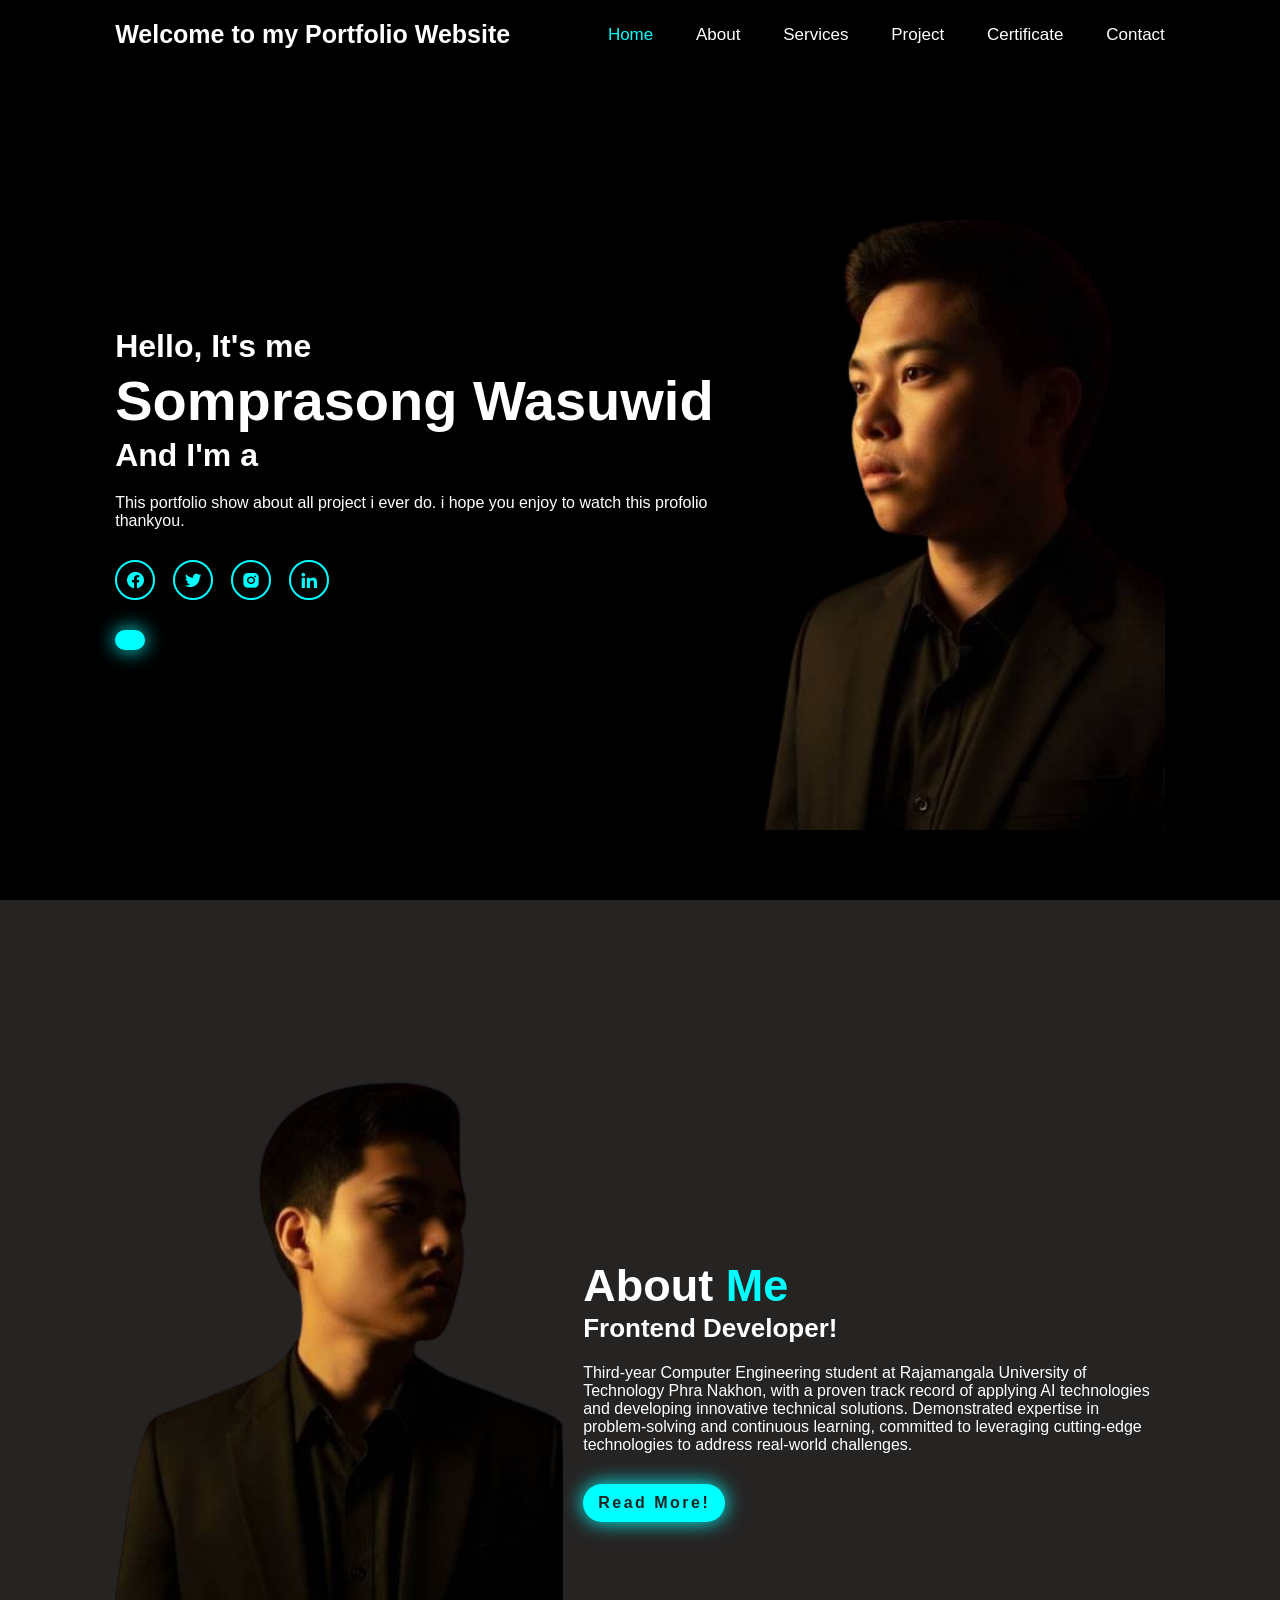
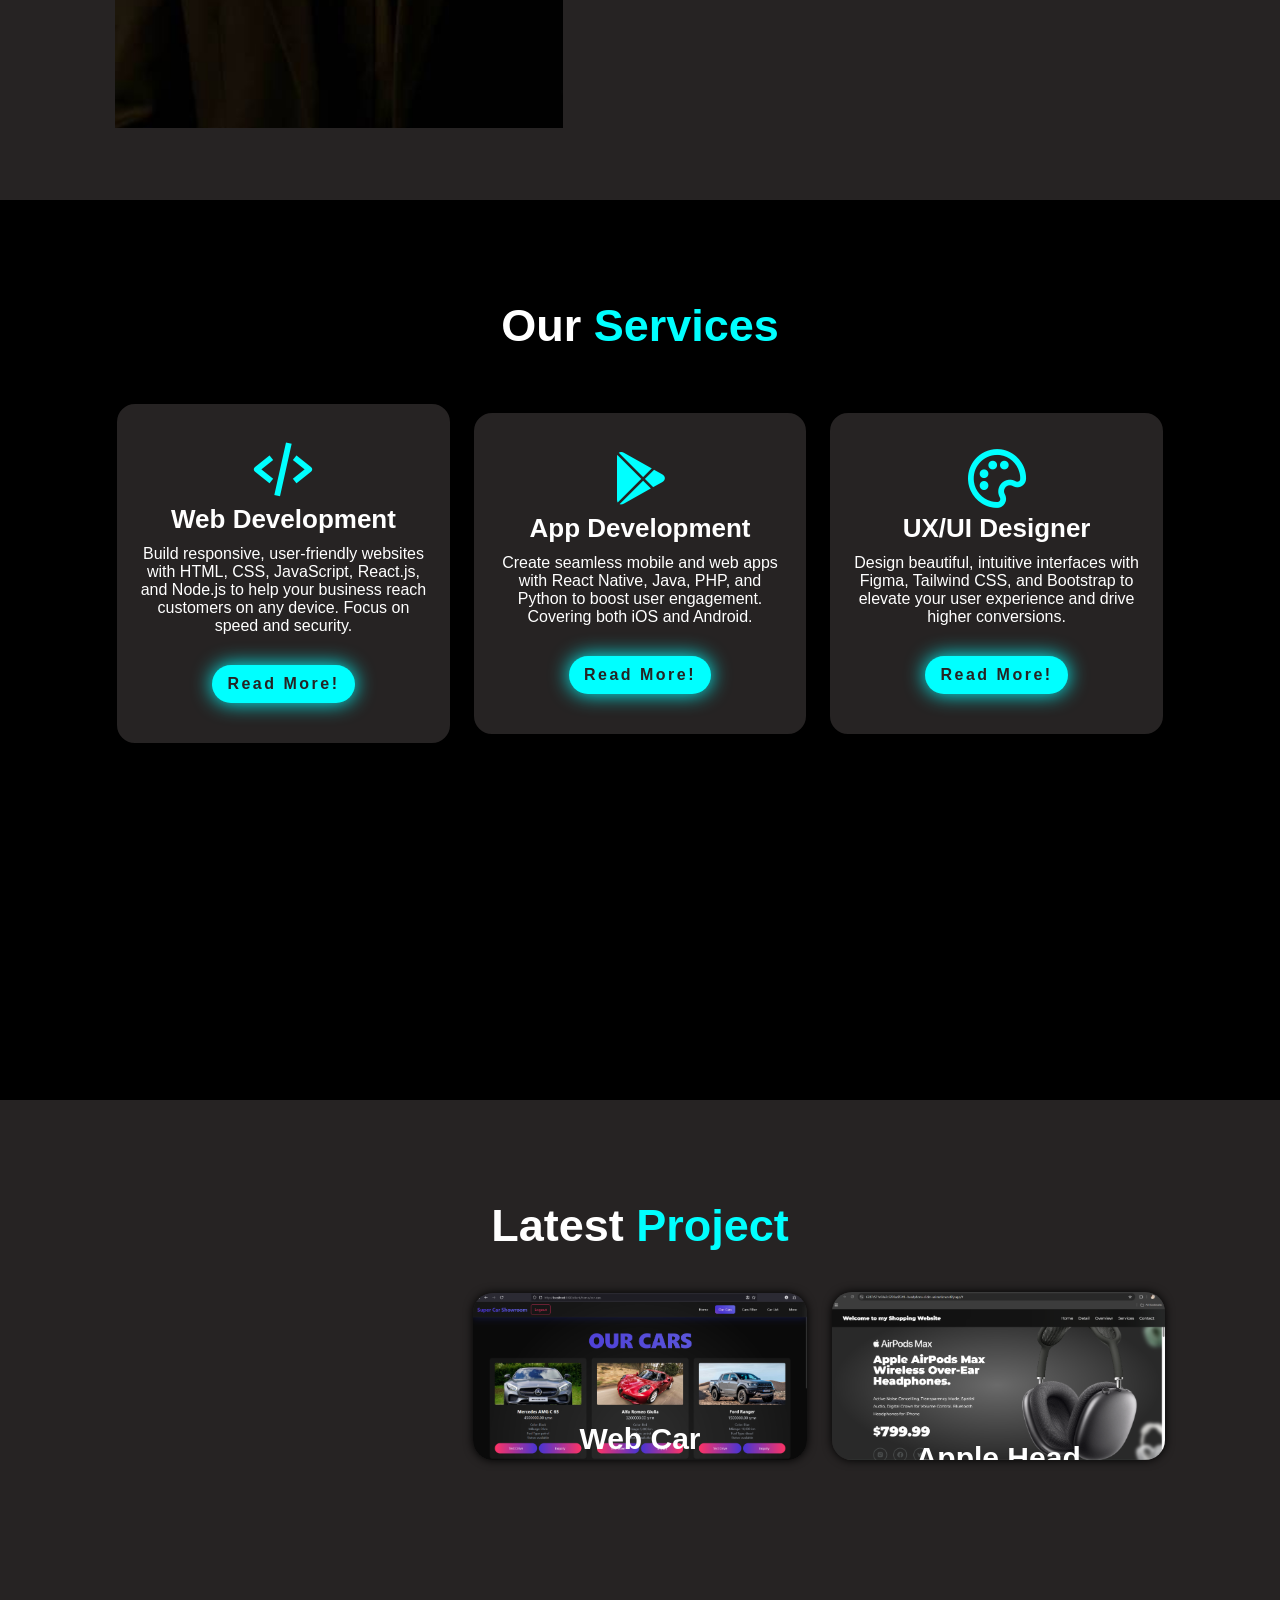
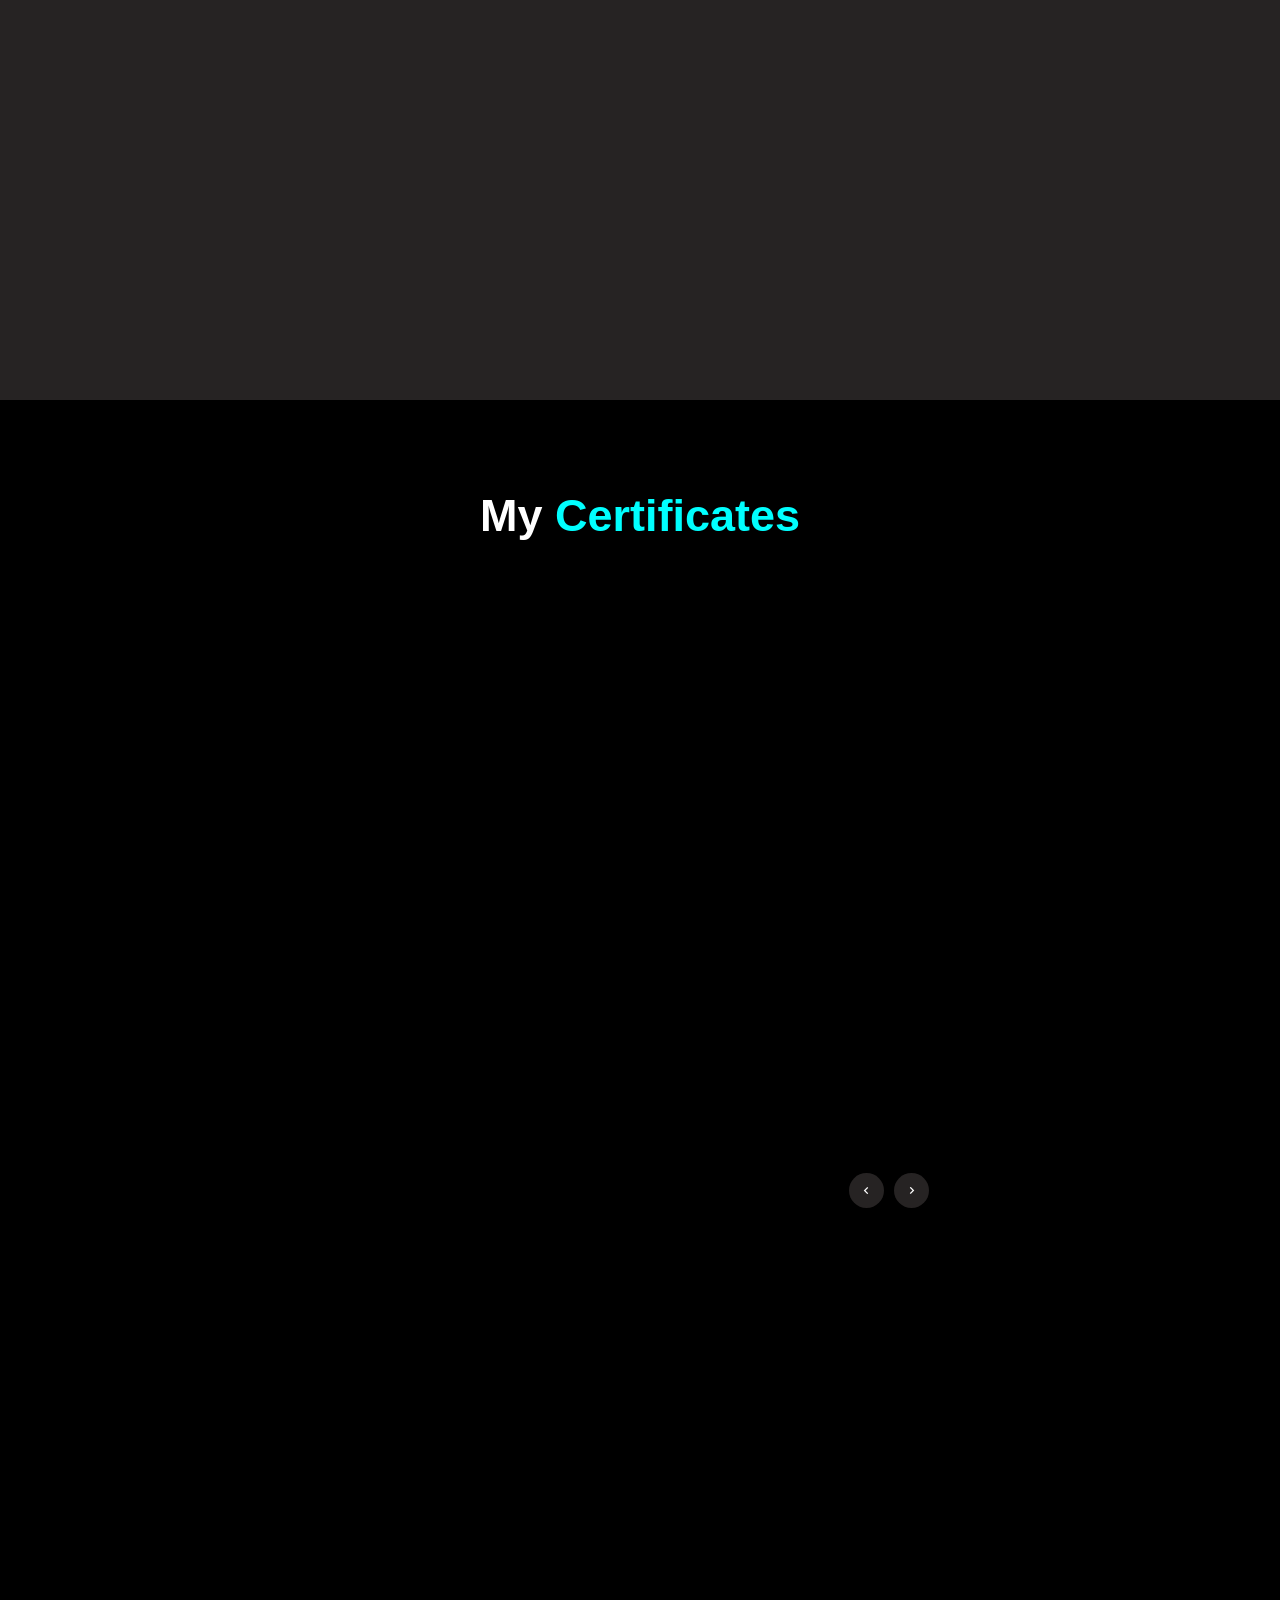
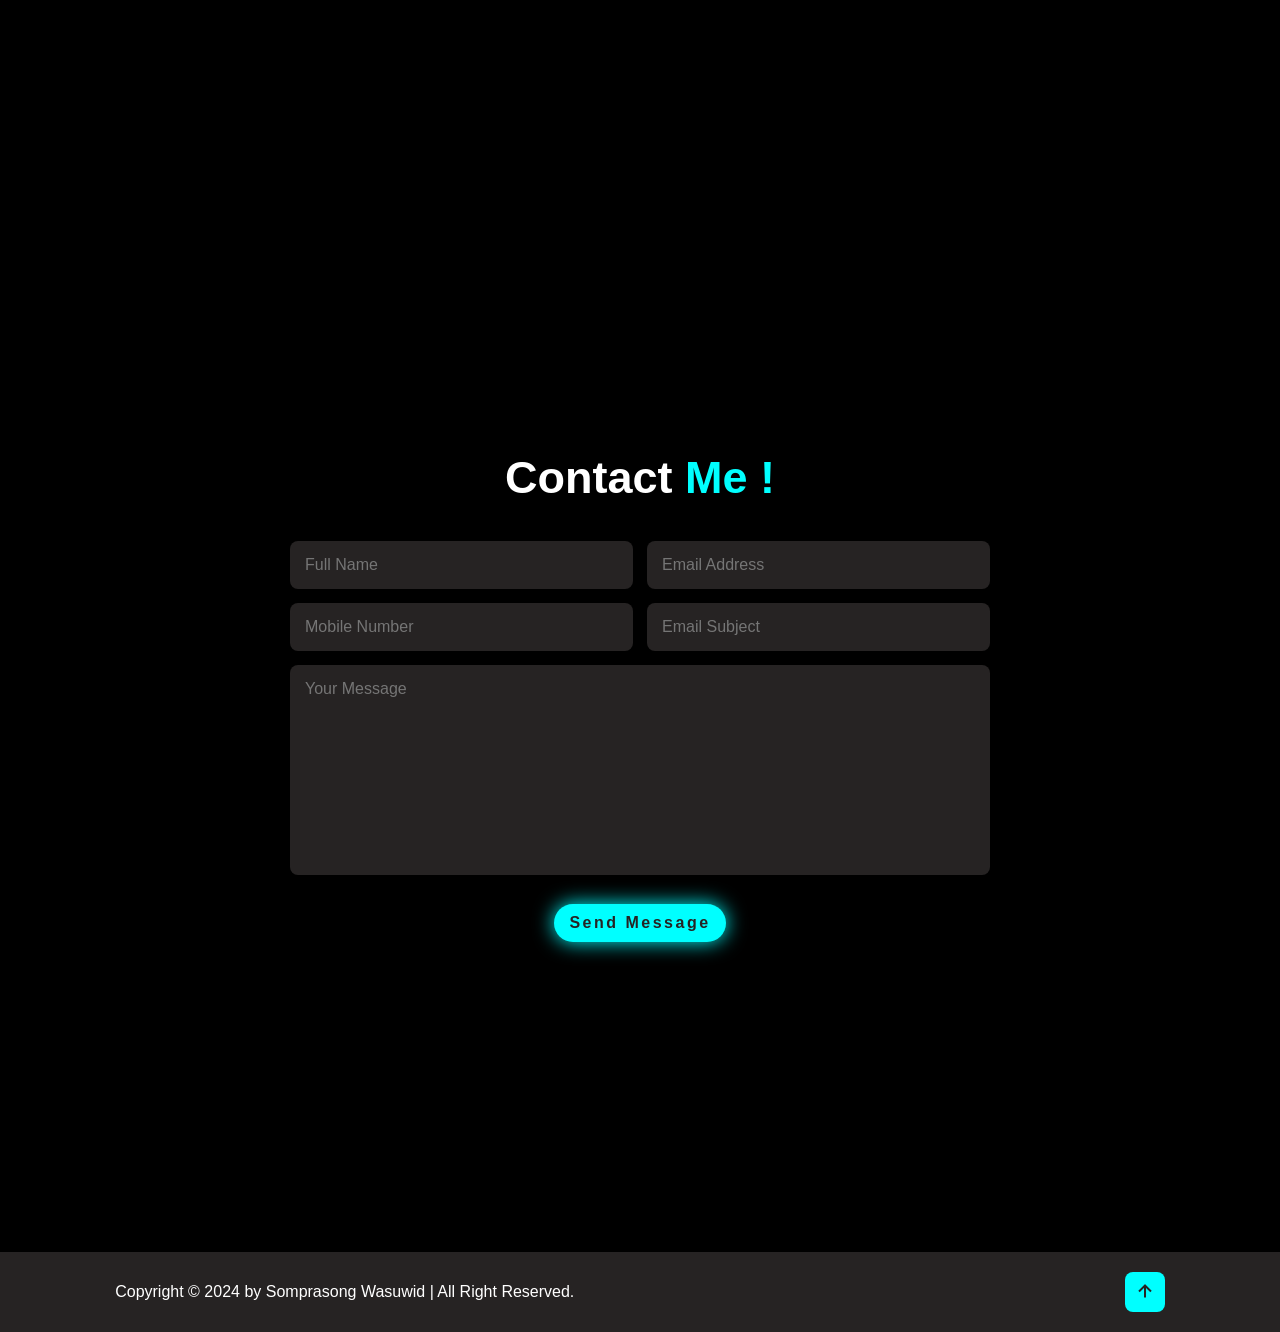
==== index.html @ 81cfe002 "first commit" ====
<!DOCTYPE html>
<html lang="en">
<head>
    <meta charset="UTF-8">
    <meta name="viewport" content="width=device-width, initial-scale=1.0">
    <title>Welcome to my portfolio page</title>
    <link href='https://unpkg.com/boxicons@2.1.4/css/boxicons.min.css' rel='stylesheet'>
    <link href="https://cdn.jsdelivr.net/gh/yesiamrocks/cssanimation.io@1.0.3/cssanimation.min.css" rel="stylesheet">
    <link rel="stylesheet" href="style.css">
</head>
<body>
    <header class="header">
        <h3 class="cssanimation sequence leFadeIn">Welcome to my Portfolio Website </h3>
        <i class="bx bx-menu" id="menu-icon"></i>
        <nav class="navbar">
            <a href="#home" class="active">Home</a>
            <a href="#about">About</a>
            <a href="#services">Services</a>
            <a href="#portfolio">Project</a>
            <a href="#carousel">Certificate</a>
            <a href="#contact">Contact</a>
        </nav>
    </header>

    <!-- home section design -->
    <section class="home" id="home">
        <div class="home-content">
            <h3>Hello, It's me</h3>
            <h1 class="cssanimation sequence leFadeIn">Somprasong Wasuwid</h1>
            <h3>And I'm a <span class="multiple-text"></span></h3>
            <p>This portfolio show about all project i ever do. i hope you enjoy to watch this profolio thankyou.</p>
            <div class="social-media">
                <a href="#"><i class='bx bxl-facebook-circle'></i></a>
                <a href="#"><i class='bx bxl-twitter'></i></a>
                <a href="#"><i class='bx bxl-instagram-alt'></i></a>
                <a href="#"><i class='bx bxl-linkedin'></i></a>
            </div>
            <a href=""><span class="multiple-text2"></span></a>
        </div>
        <div class="home-img">
            <!-- <img src="img/Emiya no bg..png" alt=""> -->
            <img src="img/132553-removebg-preview.png" alt="">
        </div>
    </section>

    <!--about section design -->
    <section class="about" id="about">
        <div class="about-img">
            <!-- <img src="img/2.remove.bg.png" alt=""> -->
            <img src="img/132552-removebg-preview.png" alt="">
        </div>
        <div class="about-content">
            <h2 class="heading">About <span>Me</span></h2>
            <h3>Frontend Developer!</h3>
            <p>Third-year Computer Engineering student at Rajamangala University of Technology Phra Nakhon, with a proven track record of applying AI technologies and developing innovative technical solutions. Demonstrated expertise in problem-solving and continuous learning, committed to leveraging cutting-edge technologies to address real-world challenges.</p>
            <a href="" class="btn">Read More!</a>
        </div>
    </section>

    <!-- service section design -->
    <section class="services" id="services">
        <h2 class="heading">Our <span>Services</span></h2>
        <div class="services-container">
            <div class="services-box">
                <i class='bx bx-code-alt'></i>
                <h3>Web Development</h3>
                <p>Build responsive, user-friendly websites with HTML, CSS, JavaScript, React.js, and Node.js to help your business reach customers on any device. Focus on speed and security.</p>
                <a href="#" class="btn">Read More!</a>
            </div>
            <div class="services-box">
                <i class='bx bxl-play-store'></i>
                <h3>App Development</h3>
                <p>Create seamless mobile and web apps with React Native, Java, PHP, and Python to boost user engagement. Covering both iOS and Android.</p>
                <a href="#" class="btn">Read More!</a>
            </div>
            <div class="services-box">
                <i class='bx bx-palette'></i>
                <h3>UX/UI Designer</h3>
                <p>Design beautiful, intuitive interfaces with Figma, Tailwind CSS, and Bootstrap to elevate your user experience and drive higher conversions.</p>
                <a href="#" class="btn">Read More!</a>
            </div>
        </div>
    </section>

    <!-- portfolio section design (grid เดิม) -->
    <section class="portfolio" id="portfolio">
        <h2 class="heading">Latest <span>Project</span></h2>
        <div class="portfolio-container">
            <div class="portfolio-box">
                <img src="img/Login&Register page.png" alt="">
                <div class="portfolio-layer">
                    <h4>Login & Register Full system Design</h4>
                    <p>Created a single-page login and registration form with seamless animations, improving user experience and interface responsiveness.</p>
                    <a href="https://68ede40ddcba6c179a71a6bf--dapper-crumble-bfb529.netlify.app/"><i class='bx bx-link'></i></a>
                </div>
            </div>
            <div class="portfolio-box">
                <img src="img\Screenshot 2025-10-10 162641.png" alt="">
                <div class="portfolio-layer">
                    <h4>Web Car Showroom Management</h4>
                    <p> Developed a responsive web application for car showroom operations, featuring a user-friendly interface and efficient database
        management for inventory and customer data.</p>
                    <a href="https://web-carshowroom-system-git-main-kyubeys-projects-6700978a.vercel.app/login"><i class='bx bx-link'></i></a>
                </div>
            </div>
            <div class="portfolio-box">
                <img src="img\Screenshot 2025-10-10 163431.png" alt="">
                <div class="portfolio-layer">
                    <h4>Apple Head Phone Animation Website</h4>
                    <p>Built a product showcase website with animated transitions for Apple headphones, enhancing visual appeal and user interaction.</p>
                    <a href="https://67d7c571e50e2c3293ad2341--headphone-slider-animation.netlify.app/"><i class='bx bx-link'></i></a>
                </div>
            </div>

            <!-- <div class="portfolio-box">
                <img src="img/4.png" alt="">
                <div class="portfolio-layer">
                    <h4>Web Design</h4>
                    <p>Lorem ipsum dolor sit amet consectetur adipisicing elit. Rem natus numquam, expedita asperiores nisi aliquid?</p>
                    <a href="#"><i class='bx bx-link'></i></a>
                </div>
            </div>
            <div class="portfolio-box">
                <img src="img/5.jpg" alt="">
                <div class="portfolio-layer">
                    <h4>Web Design</h4>
                    <p>Lorem ipsum dolor sit amet consectetur adipisicing elit. Rem natus numquam, expedita asperiores nisi aliquid?</p>
                    <a href="#"><i class='bx bx-link'></i></a>
                </div>
            </div>
            <div class="portfolio-box">
                <img src="img/6.jpg" alt="">
                <div class="portfolio-layer">
                    <h4>Web Design</h4>
                    <p>Lorem ipsum dolor sit amet consectetur adipisicing elit. Rem natus numquam, expedita asperiores nisi aliquid?</p>
                    <a href="#"><i class='bx bx-link'></i></a>
                </div>
            </div> -->

        </div>
    </section>

    <!-- carousel section design (ใหม่ - สำหรับ Certificate) -->
    <section class="carousel-section" id="carousel">
        <h2 class="heading">My <span>Certificates</span></h2>
        <div class="carousel-wrapper">
            <ul class="carousel-slides"></ul>
            <div class="controls">
                <button class="control previous" title="Go to previous slide">
                    <i class='bx bx-chevron-right'></i>
                </button>
                <button class="control next" title="Go to next slide">
                    <i class='bx bx-chevron-right'></i>
                </button>
            </div>
        </div>
    </section>

    <!-- contact section design -->
    <section class="contact" id="contact">
        <h2 class="heading">Contact <span>Me !</span></h2>
        <form action="#">
            <div class="input-box">
                <input type="text" placeholder="Full Name">
                <input type="email" placeholder="Email Address">
            </div>
            <div class="input-box">
                <input type="text" placeholder="Mobile Number">
                <input type="text" placeholder="Email Subject">
            </div>
            <textarea name="" id="" cols="30" rows="10" placeholder="Your Message"></textarea>
            <input type="submit" value="Send Message" class="btn">
        </form>
    </section>

    <footer class="footer">
        <div class="footer-text">
            <p>Copyright &copy; 2024 by Somprasong Wasuwid | All Right Reserved.</p>
        </div>
        <div class="footer-icon">
            <a href="#home"><i class='bx bx-up-arrow-alt'></i></a>
        </div>
    </footer>

    <!-- scroll reveal -->
    <script src="https://unpkg.com/scrollreveal"></script>
    <!-- typed js -->
    <script src="https://unpkg.com/typed.js@2.1.0/dist/typed.umd.js"></script>
    <script src="script.js"></script>
    <script type="text/javascript" src="https://cdn.jsdelivr.net/gh/yesiamrocks/cssanimation.io@1.0.3/letteranimation.min.js"></script>
</body>
</html>
---- style.css ----
* {
    margin: 0;
    padding: 0;
    box-sizing: border-box;
    font-family: 'Poppins', sans-serif;
    text-decoration: none;
    border: none;
    outline: none;
    scroll-behavior: smooth;
}

:root {
    --bg-color: black;
    --second-bg-color: rgb(38, 35, 35);
    --text-color: #fff;
    --main-color: rgb(0, 255, 255);
}

html {
    font-size: 62.5%;
    overflow-x: hidden;
}

body {
    background: var(--bg-color);
    color: var(--text-color);
}

section {
    min-height: 100vh;
    padding: 10rem 9% 2rem;
}

.header {
    position: fixed;
    top: 0;
    left: 0;
    width: 100%;
    padding: 2rem 9%;
    background: var(--bg-color);
    display: flex;
    justify-content: space-between;
    align-items: center;
    z-index: 99;
}

.header.sticky {
    border-bottom: .1rem solid black;
}

.cssanimation {
    font-size: 2.5rem;
    color: var(--text-color);
    font-weight: 600;
    cursor: default;
}

/* Adding css animetion !!! */
.cssanimation,
.cssanimation span {
    animation-duration: 5s;
    animation-fill-mode: both;
}

.cssanimation span {
    display: inline-block
}

.leFadeIn span {
    animation-name: leFadeIn
}

@keyframes leFadeIn {
    from {
        opacity: 0
    }

    to {
        opacity: 1
    }
}

.navbar a {
    font-size: 1.7rem;
    color: var(--text-color);
    margin-left: 4rem;
    transition: .3s;
}

.navbar a:hover,
.navbar a.active {
    color: var(--main-color);
}

/* hover = เวลาชี้จะให้มันทำอะไร active = all time */
#menu-icon {
    font-size: 3.6rem;
    color: var(--text-color);
    display: none;
}

.home {
    display: flex;
    justify-content: center;
    align-items: center;
}

.home-img img {
    width: 35vw;
    animation: floatImage 4s ease-in-out infinite;
}

@keyframes floatImage {
    0% {
        transform: translateY(0);
    }

    50% {
        transform: translateY(-3.4rem);
    }

    100% {
        transform: translateY(0);
    }
}

.home-content h3 {
    font-size: 3.2rem;
    font-weight: 700;
}

.home-content h3:nth-of-type(2) {
    margin-bottom: 2rem;
}

span {
    color: var(--main-color);
}

.multiple-text2 {
    display: inline-block;
    padding: 1rem 1.5rem;
    background: var(--main-color);
    border-radius: 4rem;
    box-shadow: 0 0 2rem var(--main-color);
    font-size: 1.6rem;
    color: var(--second-bg-color);
    letter-spacing: 0.5rem;
    font-weight: 600;
    transition: .5s ease;
}

.multiple-text2:hover {
    box-shadow: none;
}

.home-content h1 {
    font-size: 5.6rem;
    font-weight: 700;
    line-height: 1.3;
}

.home-content p {
    font-size: 1.6rem;
}

.social-media a {
    display: inline-flex;
    justify-content: center;
    align-items: center;
    width: 4rem;
    height: 4rem;
    background: transparent;
    border: .2rem solid var(--main-color);
    border-radius: 50%;
    font-size: 2rem;
    color: var(--main-color);
    margin: 3rem 1.5rem 3rem 0;
    /* up right down left */
    transition: .5s ease;
}

.social-media a:hover {
    background: var(--main-color);
    color: var(--second-bg-color);
    box-shadow: 0 0 1rem var(--main-color);
}

.btn {
    display: inline-block;
    padding: 1rem 1.5rem;
    background: var(--main-color);
    border-radius: 4rem;
    box-shadow: 0 0 2rem var(--main-color);
    font-size: 1.6rem;
    color: var(--second-bg-color);
    letter-spacing: 0.25rem;
    font-weight: 600;
    transition: .5s ease;
}

.btn:hover {
    box-shadow: none;
}

.about {
    display: flex;
    justify-content: center;
    align-items: center;
    gap: 2rem;
    background: var(--second-bg-color);
}

.about-img img {
    width: 35vw;
}

.heading {
    text-align: center;
    font-size: 4.5rem;
}

.about-content h2 {
    text-align: left;
    line-height: 1.2;
}

.about-content h3 {
    font-size: 2.6rem;
}

.about-content p {
    font-size: 1.6rem;
    margin: 2rem 0 3rem;
}

.services h2 {
    margin-bottom: 5rem;
}

.services-container {
    display: flex;
    justify-content: center;
    align-items: center;
    flex-wrap: wrap;
    gap: 2rem;
}

/*error*/
.services-container .services-box {
    flex: 1 1 30rem;
    background: var(--second-bg-color);
    padding: 3rem 2rem 4rem;
    border-radius: 2rem;
    text-align: center;
    border: .2rem solid var(--bg-color);
    transition: .5s ease;
}

.services-container .services-box:hover {
    border-color: var(--main-color);
    transform: scale(1.02);
}

.services-box i {
    font-size: 7rem;
    color: var(--main-color);
}

.services-box h3 {
    font-size: 2.6rem;
}

.services-box p {
    font-size: 1.6rem;
    margin: 1rem 0 3rem;
}

.portfolio {
    background: var(--second-bg-color);
}

.portfolio h2 {
    margin-bottom: 4rem;
}

.portfolio-container {
    display: grid;
    grid-template-columns: repeat(3, 1fr);
    align-items: center;
    gap: 2.5rem;
}

.portfolio-container .portfolio-box {
    position: relative;
    border-radius: 2rem;
    box-shadow: 0 0 1rem var(--bg-color);
    overflow: hidden;
    display: flex;
}

.portfolio-box img {
    width: 100%;
    transition: .5s ease;
}

.portfolio-box:hover img {
    transform: scale(1.1);
}

.portfolio-box .portfolio-layer {
    position: absolute;
    bottom: 0;
    left: 0;
    width: 100%;
    height: 100%;
    background: linear-gradient(rgba(0, 0, 0, .1), var(--main-color));
    display: flex;
    justify-content: center;
    align-items: center;
    flex-direction: column;
    text-align: center;
    padding: 0 4rem;
    transform: translateY(100%);
    transition: .5s ease;
}

.portfolio-box:hover .portfolio-layer {
    transform: translateY(0);
}

.portfolio-layer h4 {
    font-size: 3rem;
}

.portfolio-layer p {
    font-size: 1.6rem;
    margin: .3rem 0 1rem;
}

.portfolio-layer a {
    display: inline-flex;
    justify-content: center;
    align-items: center;
    width: 5rem;
    height: 5rem;
    background: var(--text-color);
    border-radius: 50%;
}

.portfolio-layer i {
    font-size: 2rem;
    color: var(--second-bg-color);
}

/* Carousel Section Styles (ปรับ h2 ชัด + min-height 100vh + landscape + controls ใน section) */
.carousel-section {
    background: var(---bg-color);
    min-height: 100vh;
    padding: 2rem 9% 2rem; /* ลด padding-top เพื่อ h2 ชัด */
}

.carousel-section h2 {
    margin-bottom: 4rem;
    margin-top: 7rem;
}

.carousel-wrapper {
    position: relative; /* สำหรับ controls absolute ภายใน */
    width: 400vmin; /* ปรับให้กว้างขึ้น */
    height: 150vmin; /* landscape: สูงน้อยลง */
    margin: 0 auto;
    display: flex; 
    justify-content: center;
}

.carousel-slides {
    display: flex;
    position: absolute;
    top: 10;
    /* left: 0; */
    left:9.25%; 
    /* transform: translateX(50%); */
    margin: 0 -2vmin; /* ปรับให้ slides ใกล้กัน */
    transition: transform 0.5s ease-in-out;
    list-style: none;
    padding: 10;
    transform: translateX(-100% );
}

.perspective {
    perspective: 1200px;
    transform-style: preserve-3d;
    
}

.slide {
    flex: 0 100 350vmin; /* ปรับให้กว้างขึ้น */
    height: 40vmin; /* ปรับ height เล็กน้อยเพื่อสมดุล */
    margin: 0 1vmin;
    position: relative;
    display: flex;
    flex-direction: column;
    align-items: center;
    justify-content: center;
    text-align: center;
    color: var(--text-color);
    transition: transform 0.5s cubic-bezier(0.4, 0, 0.2, 1);
    cursor: pointer;
    z-index: 10;
    transform-origin: bottom;
}

.bg-layer {
    position: absolute;
    top: 0;
    left: 0;
    width: 100%;
    height: 100%;
    background: #1D1F2F;
    border-radius: 1%;
    overflow: hidden;
    transition: all 150ms ease-out;
    transform: none;
}

.slide-img {
    position: absolute;
    top: 0%;
    left: 0%;
    width: 100%;
    height: 100%;
    object-fit: cover;
    opacity: 0.5;
    transition: opacity 600ms ease-in-out;
    
}

.overlay {
    position: absolute;
    top: 0;
    left: 0;
    width: 100%;
    height: 100%;
    background: rgba(0, 0, 0, 0.3);
    opacity: 0;
    transition: opacity 1000ms;
}

.content {
    position: relative;
    padding: 4vmin; /* ลด padding เพื่อพอดี landscape */
    opacity: 0;
    visibility: hidden;
    transition: opacity 1000ms ease-in-out;
    z-index: 20;
    margin-top: 55vmin; 
}

.content.active {
    opacity: 1;
    visibility: visible;
}

.slide-title {
    font-size: 2.2rem; /* ปรับให้พอดี landscape */
    font-weight: 600;
    margin-bottom: 0.5rem;
    line-height: 1.2;
}

.description {
    font-size: 1.3rem;
    margin-bottom: 1rem;
    line-height: 1.4;
    color: rgba(255, 255, 255, 0.9);
}

.project-btn {
    margin-top: 1rem;
    padding: 0.5rem 1rem;
    background: white;
    color: black;
    height: 3rem;
    border: 1px solid transparent;
    font-size: 0.875rem;
    display: inline-flex;
    justify-content: center;
    align-items: center;
    border-radius: 1rem;
    transition: all 200ms;
    box-shadow: 0 2px 3px -1px rgba(0,0,0,0.1), 0 1px 0 rgba(25,28,33,0.02), 0 0 0 1px rgba(25,28,33,0.08);
    width: fit-content;
    margin: 0 auto;
    text-decoration: none;
}

.project-btn:hover {
    transform: translateY(-1px);
    box-shadow: 0 10px 15px -3px rgba(0,0,0,0.1), 0 4px 6px -2px rgba(0,0,0,0.05), 0 0 0 1px rgba(25,28,33,0.08);
}

.controls {
    position: absolute;
    display: flex;
    justify-content: center;
    width: 56%;
    z-index: 30; /* ให้อยู่เหนือ */
    top: calc(43% + 1rem); 
    left: 21.5%; 
    transform: translateX(-50%);
}

.control {
    width: 3.5rem;
    height: 3.5rem;
    display: flex;
    align-items: center;
    justify-content: center;
    margin: 0 0.5rem;
    background: var(--second-bg-color);
    border: 3px solid transparent;
    border-radius: 50%;
    color: var(--text-color);
    cursor: pointer;
    transition: all 200ms;
    outline: none;
}

.control:hover {
    transform: translateY(-0.125rem);
    box-shadow: 0 0 1rem var(--main-color);
}

.control:active {
    transform: translateY(0.125rem);
}

.control:focus {
    border-color: #6D64F7;
}

.control.previous i {
    transform: rotate(180deg);
}

.control i {
    font-size: 1.5rem;
}

/* Certificate Section Responsive Styles */
.certificates-section {
    background: var(--second-bg-color);
    padding: 2rem 9%;
    min-height: 100vh;
}

.certificates-container {
    display: grid;
    grid-template-columns: repeat(4, 1fr);
    gap: 2rem;
    align-items: start;
}

.certificates-box {
    background: rgba(255, 255, 255, 0.1);
    border-radius: 1rem;
    padding: 2rem;
    text-align: center;
    box-shadow: 0 0 1rem rgba(0, 255, 255, 0.2);
    transition: transform 0.3s ease, box-shadow 0.3s ease;
    height: fit-content;
    max-width: 250px;
    margin: 0 auto;
}

.certificates-box:hover {
    transform: translateY(-0.5rem);
    box-shadow: 0 0 2rem rgba(0, 255, 255, 0.4);
}

.certificates-box img {
    width: 100%;
    height: auto;
    border-radius: 0.5rem;
    margin-bottom: 1rem;
}

.certificates-box h3 {
    font-size: 1.8rem;
    color: var(--main-color);
    margin-bottom: 1rem;
    line-height: 1.3;
}

.certificates-box p {
    font-size: 1.4rem;
    color: var(--text-color);
    line-height: 1.5;
    text-align: left;
    margin-bottom: 1rem;
}

.certificates-box .date {
    font-size: 1.2rem;
    color: rgba(255, 255, 255, 0.7);
    font-style: italic;
}

/* Base responsive adjustments for certificates */
@media (max-width: 1200px) {
    .certificates-container {
        grid-template-columns: repeat(3, 1fr);
        gap: 1.5rem;
    }
    
    .certificates-box {
        max-width: 220px;
        padding: 1.5rem;
    }
    
    .certificates-box h3 {
        font-size: 1.6rem;
    }
    
    .certificates-box p {
        font-size: 1.3rem;
    }
}

@media (max-width: 991px) {
    .certificates-section {
        padding: 2rem 3%;
    }
    
    .certificates-container {
        grid-template-columns: repeat(2, 1fr);
        gap: 1.5rem;
        justify-content: center;
    }
    
    .certificates-box {
        max-width: 300px;
        padding: 1.8rem;
    }
    
    .certificates-box h3 {
        font-size: 1.7rem;
        line-height: 1.2;
    }
    
    .certificates-box p {
        font-size: 1.4rem;
        line-height: 1.4;
        text-align: center; /* เปลี่ยนเป็น center เพื่ออ่านง่ายบน tablet */
    }
    
    .certificates-box .date {
        font-size: 1.3rem;
    }
}

@media (max-width: 768px) {
    .certificates-section {
        padding: 1.5rem 3%;
        min-height: auto; /* ลด min-height เพื่อให้พอดีหน้าจอ */
    }
    
    .certificates-container {
        grid-template-columns: repeat(2, 1fr);
        gap: 1.2rem;
    }
    
    .certificates-box {
        max-width: 100%;
        padding: 1.5rem;
        margin-bottom: 1rem; /* เพิ่ม margin-bottom เพื่อแยกการ์ด */
    }
    
    .certificates-box img {
        max-height: 200px; /* จำกัดความสูงภาพเพื่อไม่ให้ยาวเกิน */
        object-fit: cover;
    }
    
    .certificates-box h3 {
        font-size: 1.6rem;
        margin-bottom: 0.8rem;
    }
    
    .certificates-box p {
        font-size: 1.3rem;
        line-height: 1.5;
        text-align: center;
    }
    
    .certificates-box .date {
        font-size: 1.2rem;
    }

    .controls {
    position: absolute;
    display: flex;
    justify-content: center;
    width: 56%;
    z-index: 30; /* ให้อยู่เหนือ */
    top: calc(43% + 1rem); 
    left: 19.5%; 
    transform: translateX(-50%);
    }
}

@media (max-width: 450px) {
    html {
        font-size: 52%; /* เพิ่ม font base เล็กน้อยเพื่ออ่านง่าย */
    }
    
    .certificates-section {
        padding: 1rem 2%;
    }
    
    .certificates-container {
        grid-template-columns: 1fr; /* 1 column เต็มเพื่อสะดวก */
        gap: 1.5rem;
        max-width: 400px;
        margin: 0 auto;
    }
    
    .certificates-box {
        max-width: 100%;
        padding: 1.2rem;
        border-radius: 0.8rem;
    }
    
    .certificates-box img {
        max-height: 180px;
        border-radius: 0.4rem;
    }
    
    .certificates-box h3 {
        font-size: 1.8rem; /* เพิ่มขนาดหัวข้อเพื่อเด่นชัด */
        margin-bottom: 1rem;
        text-align: center;
    }
    
    .certificates-box p {
        font-size: 1.4rem; /* ขนาดตัวอักษรใหญ่ขึ้นเพื่ออ่านง่ายบนมือถือ */
        line-height: 1.6;
        text-align: justify; /* justify เพื่อให้ข้อความกระชับ */
        margin-bottom: 0.8rem;
    }
    
    .certificates-box .date {
        font-size: 1.3rem;
        text-align: center;
        margin-top: 0.5rem;
    }
}

@media (max-width: 365px) {
    .certificates-section {
        padding: 0.8rem 1.5%;
    }
    
    .certificates-container {
        gap: 1rem;
    }
    
    .certificates-box {
        padding: 1rem;
    }
    
    .certificates-box img {
        max-height: 160px;
    }
    
    .certificates-box h3 {
        font-size: 1.7rem;
    }
    
    .certificates-box p {
        font-size: 1.3rem;
        line-height: 1.5;
    }
    
    .certificates-box .date {
        font-size: 1.2rem;
    }
    
    /* เพิ่ม scroll horizontal ถ้าจำเป็น แต่ prioritize vertical readability */
    .certificates-container {
        overflow-x: auto;
        justify-content: flex-start;
    }
}

/* Responsive for Portfolio Grid */
@media (max-width: 768px) {
    .portfolio-container {
        grid-template-columns: repeat(2, 1fr);
    }

    /* Responsive for Carousel (landscape บนมือถือ) */
    .carousel-wrapper {
        width: 95vmin; /* ปรับให้กว้างขึ้นบนมือถือ */
        height: 55vmin;
    }
    .slide {
        flex: 0 0 95vmin; /* ปรับให้กว้างขึ้นบนมือถือ */
        height: 55vmin;
    }
    .slide-title {
        font-size: 1.8rem;
    }
    .description {
        font-size: 1.1rem;
    }
}

@media (max-width: 617px) {
    .portfolio-container {
        grid-template-columns: 1fr;
    }
}

.contact h2 {
    margin-bottom: 3rem;
}

.contact form {
    max-width: 70rem;
    margin: 1rem auto;
    text-align: center;
    margin-bottom: 3rem;
}

.contact form .input-box {
    display: flex;
    justify-content: space-between;
    flex-wrap: wrap;
}

.contact form .input-box input,
.contact form textarea {
    width: 100%;
    padding: 1.5rem;
    font-size: 1.6rem;
    color: var(--text-color);
    background: var(--second-bg-color);
    border-radius: .8rem;
    margin: .7rem 0;
}

.contact form .input-box input {
    width: 49%;
}

.contact form textarea {
    resize: none;
}

.contact form .btn {
    margin-top: 2rem;
    cursor: pointer;
}

.footer {
    display: flex;
    justify-content: space-between;
    align-items: center;
    flex-wrap: wrap;
    padding: 2rem 9%;
    background: var(--second-bg-color);
}

.footer-text p {
    font-size: 1.6rem;
}

.footer-icon a {
    display: inline-flex;
    justify-content: center;
    align-items: center;
    padding: .8rem;
    background: var(--main-color);
    border-radius: .8rem;
    transition: .5s ease;
}

.footer-icon a:hover {
    box-shadow: 0 0 1rem var(--main-color);
}

.footer-icon a i {
    font-size: 2.4rem;
    color: var(--second-bg-color);
}

/* BREAKPOINT */
@media (max-width: 1200px) {
    html {
        font-size: 55%;
    }
}

@media (max-width: 991px) {
    .header {
        padding: 2rem 3%;
    }

    section {
        padding: 10rem 3% 2rem;
    }

    .services {
        padding-bottom: 4rem;
    }

    .portfolio {
        padding-bottom: 7rem;
    }

    .carousel-section {
        padding: 2rem 3% 2rem;
    }

    .contact {
        min-height: auto;
    }

    .footer {
        padding: 2rem 3%;
    }
}

@media (max-width: 768px) {
    #menu-icon {
        display: block;
    }

    .navbar {
        position: absolute;
        top: 100%;
        left: 0;
        width: 100%;
        padding: 1rem 3%;
        background: var(--bg-color);
        border-top: .1rem solid black;
        box-shadow: 0 .5rem 1rem black;
        display: none;
    }

    .navbar.active {
        display: block;
    }

    .navbar a {
        display: block;
        font-size: 2rem;
        margin: 3rem 0;
    }

    .home {
        flex-direction: column;
    }

    .home-content h3 {
        font-size: 2.6rem;
    }

    .home-content h1 {
        font-size: 5rem;
    }

    .home-img img {
        width: 70vw;
        margin-top: 4rem;
    }

    .about {
        flex-direction: column-reverse;
    }

    .about img {
        width: 70vw;
        margin-top: 4rem;
    }

    .services h2 {
        margin-bottom: 3rem;
    }

    .portfolio h2 {
        margin-bottom: 3rem;
    }
}

@media (max-width: 450px) {
    html {
        font-size: 50%;
    }

    .contact form .input-box input {
        width: 100%;
    }
}

@media (max-width: 365px) {
    .home-img img {
        width: 90vw;
    }

    .about-img img {
        width: 90vw;
    }

    .footer {
        flex-direction: column-reverse;
    }

    .footer p {
        text-align: center;
        margin-top: 2rem;
    }
}
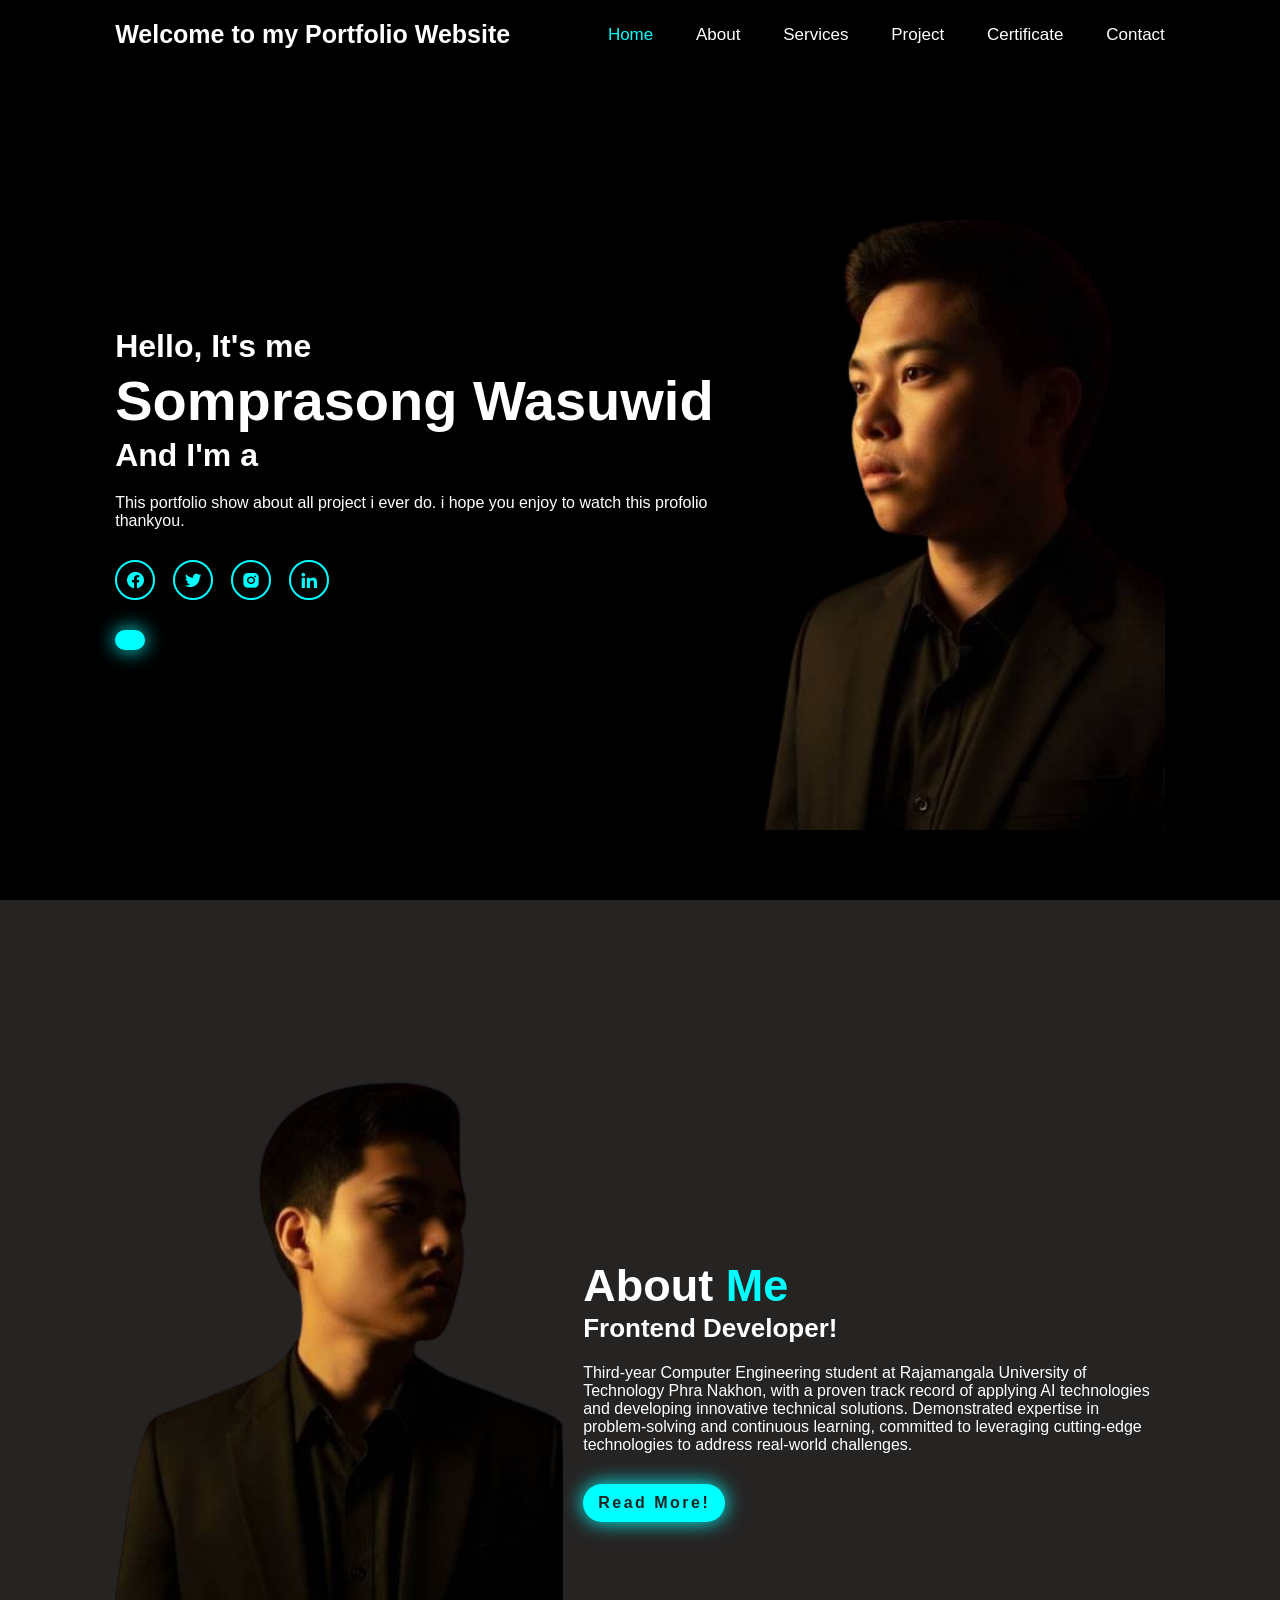
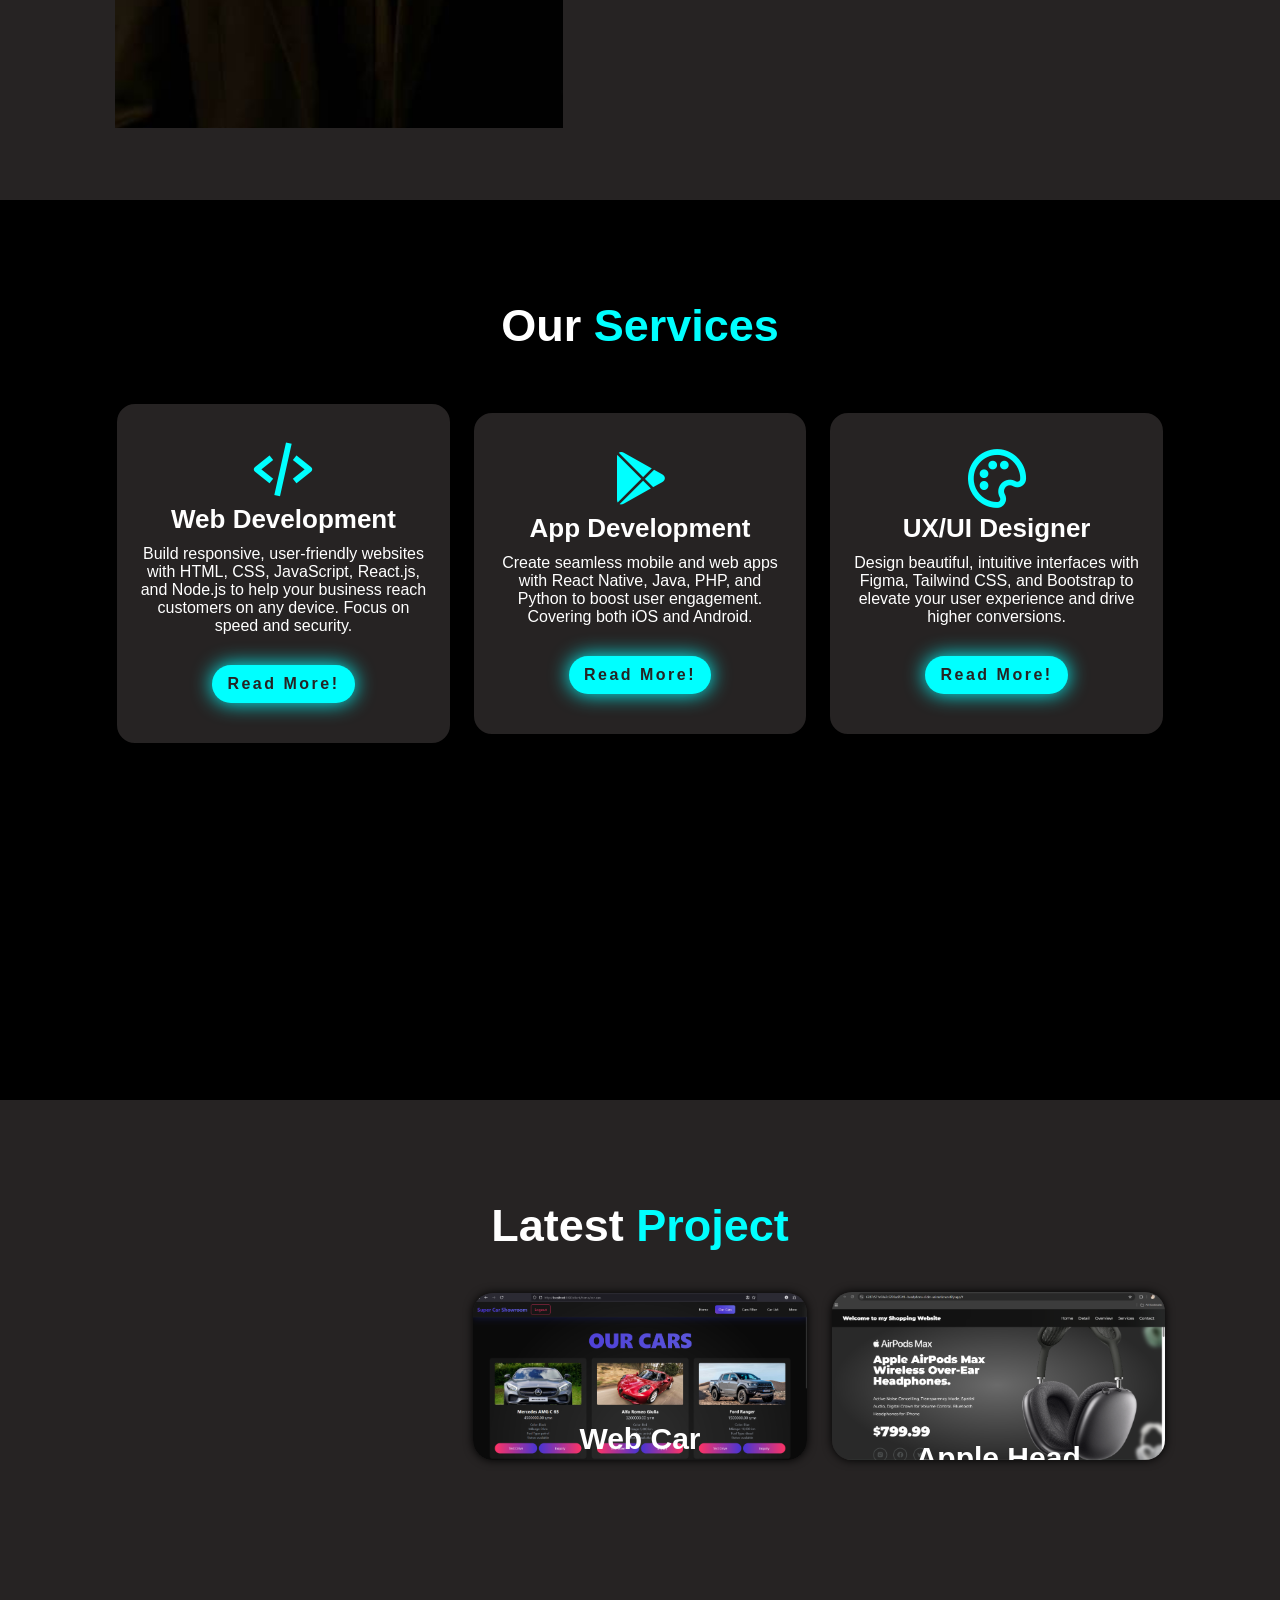
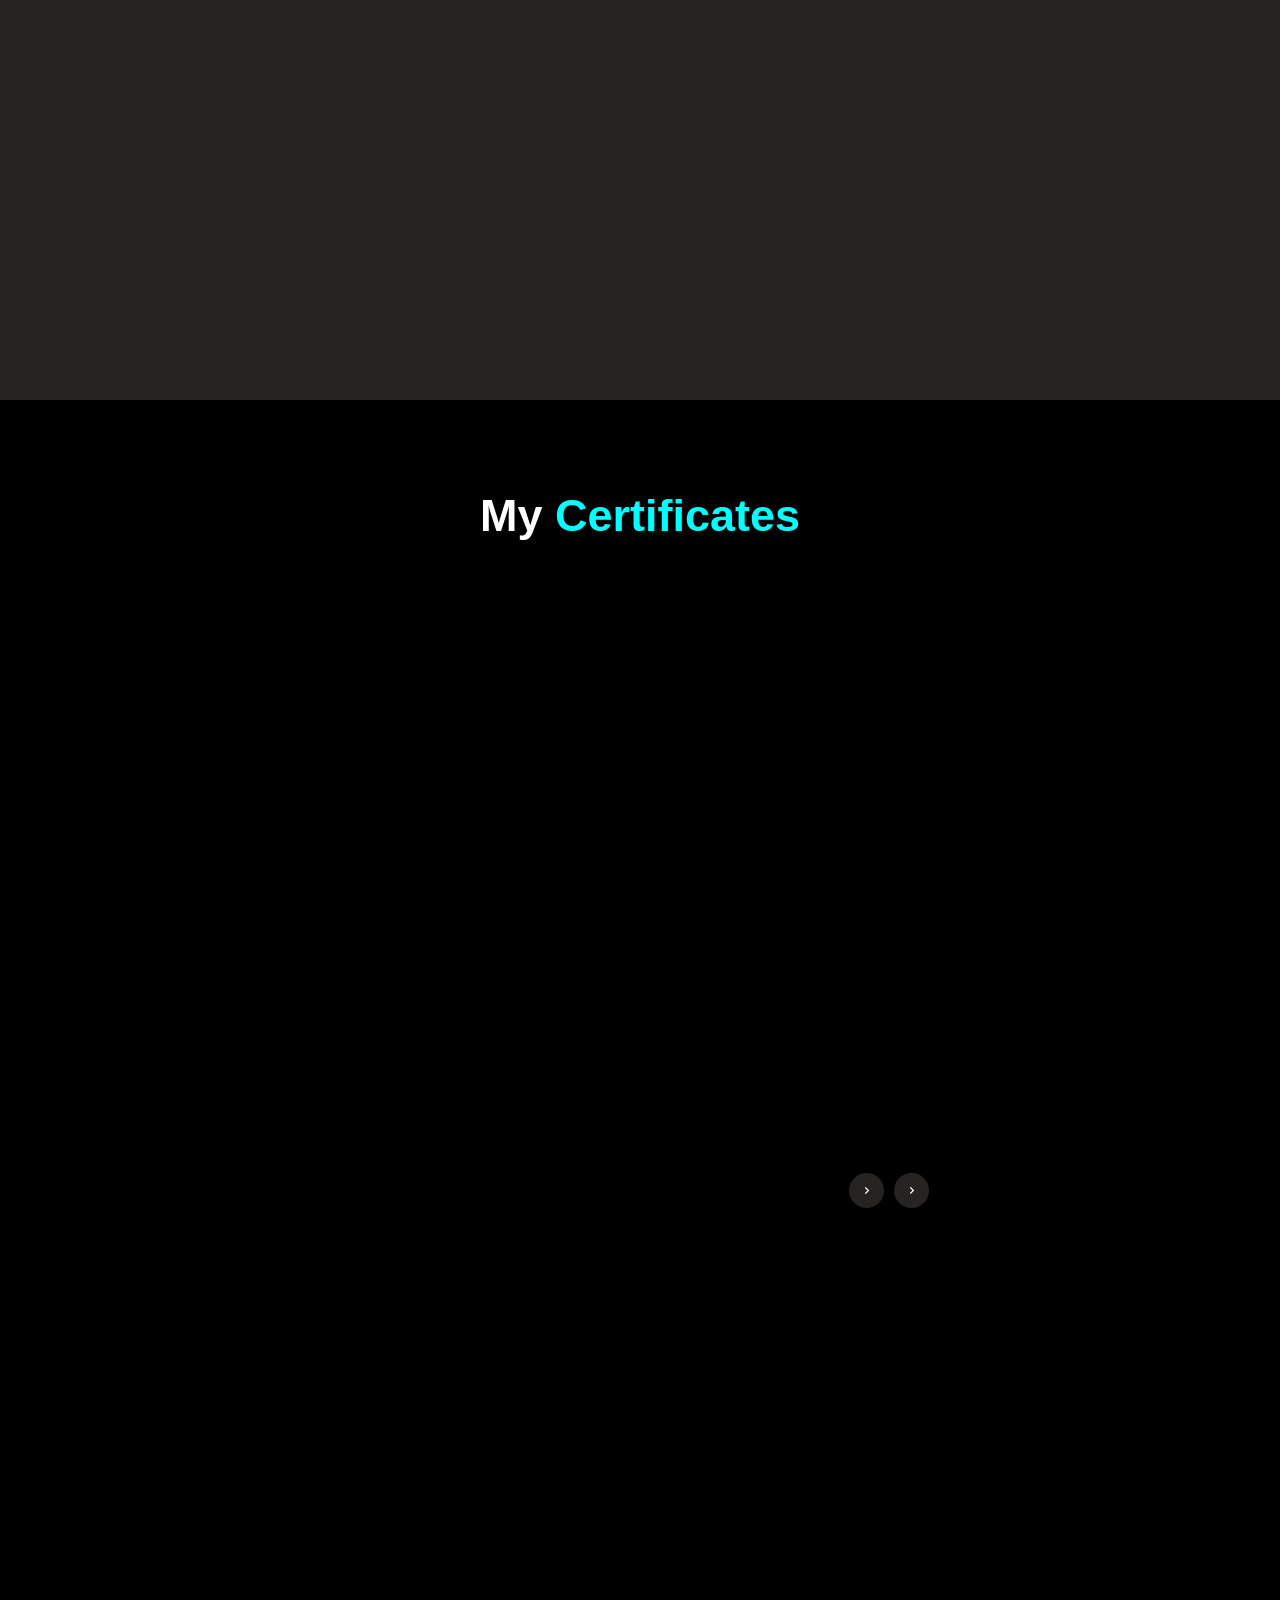
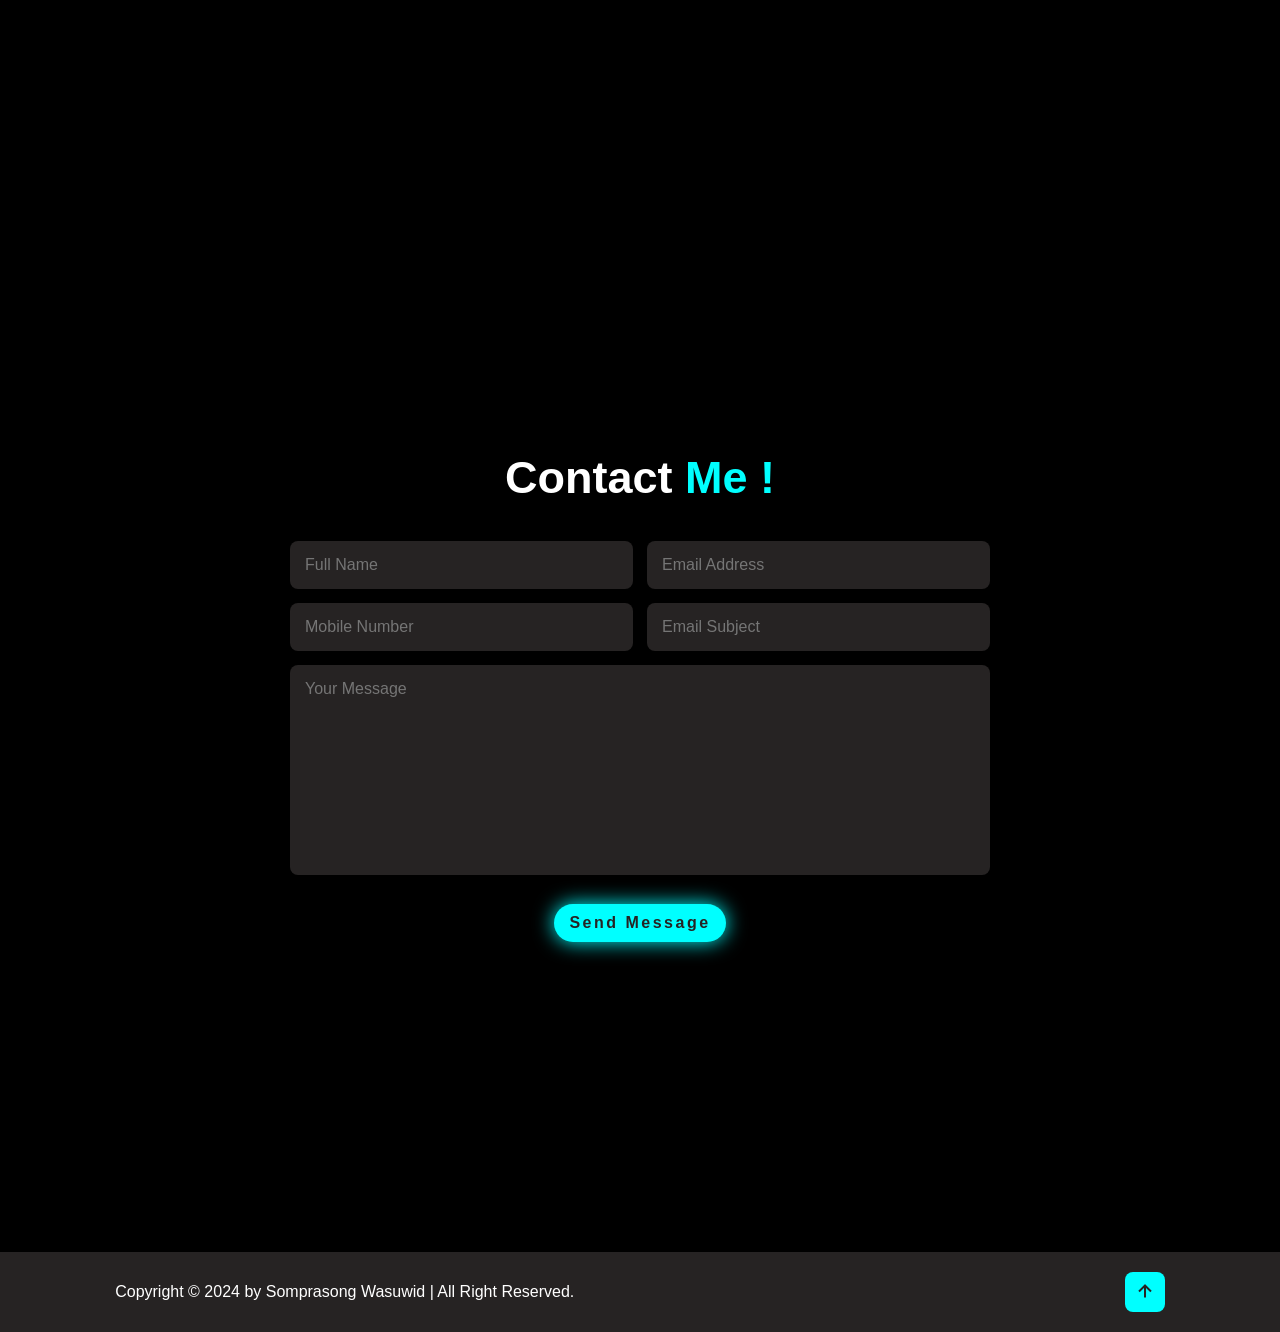
==== commit 95341bf1: "Refactor image paths and clean up HTML comments Updated image sources and cleaned up commented code " ====
--- a/index.html
+++ b/index.html
@@ -38,7 +38,6 @@
             <a href=""><span class="multiple-text2"></span></a>
         </div>
         <div class="home-img">
-            <!-- <img src="img/Emiya no bg..png" alt=""> -->
             <img src="img/132553-removebg-preview.png" alt="">
         </div>
     </section>
@@ -46,7 +45,6 @@
     <!--about section design -->
     <section class="about" id="about">
         <div class="about-img">
-            <!-- <img src="img/2.remove.bg.png" alt=""> -->
             <img src="img/132552-removebg-preview.png" alt="">
         </div>
         <div class="about-content">
@@ -82,7 +80,7 @@
         </div>
     </section>
 
-    <!-- portfolio section design (grid เดิม) -->
+    <!-- portfolio section design -->
     <section class="portfolio" id="portfolio">
         <h2 class="heading">Latest <span>Project</span></h2>
         <div class="portfolio-container">
@@ -95,59 +93,32 @@
                 </div>
             </div>
             <div class="portfolio-box">
-                <img src="img\Screenshot 2025-10-10 162641.png" alt="">
+                <img src="img/Screenshot 2025-10-10 162641.png" alt="">
                 <div class="portfolio-layer">
                     <h4>Web Car Showroom Management</h4>
-                    <p> Developed a responsive web application for car showroom operations, featuring a user-friendly interface and efficient database
-        management for inventory and customer data.</p>
+                    <p>Developed a responsive web application for car showroom operations, featuring a user-friendly interface and efficient database management for inventory and customer data.</p>
                     <a href="https://web-carshowroom-system-git-main-kyubeys-projects-6700978a.vercel.app/login"><i class='bx bx-link'></i></a>
                 </div>
             </div>
             <div class="portfolio-box">
-                <img src="img\Screenshot 2025-10-10 163431.png" alt="">
+                <img src="img/Screenshot 2025-10-10 163431.png" alt="">
                 <div class="portfolio-layer">
                     <h4>Apple Head Phone Animation Website</h4>
                     <p>Built a product showcase website with animated transitions for Apple headphones, enhancing visual appeal and user interaction.</p>
                     <a href="https://67d7c571e50e2c3293ad2341--headphone-slider-animation.netlify.app/"><i class='bx bx-link'></i></a>
                 </div>
             </div>
-
-            <!-- <div class="portfolio-box">
-                <img src="img/4.png" alt="">
-                <div class="portfolio-layer">
-                    <h4>Web Design</h4>
-                    <p>Lorem ipsum dolor sit amet consectetur adipisicing elit. Rem natus numquam, expedita asperiores nisi aliquid?</p>
-                    <a href="#"><i class='bx bx-link'></i></a>
-                </div>
-            </div>
-            <div class="portfolio-box">
-                <img src="img/5.jpg" alt="">
-                <div class="portfolio-layer">
-                    <h4>Web Design</h4>
-                    <p>Lorem ipsum dolor sit amet consectetur adipisicing elit. Rem natus numquam, expedita asperiores nisi aliquid?</p>
-                    <a href="#"><i class='bx bx-link'></i></a>
-                </div>
-            </div>
-            <div class="portfolio-box">
-                <img src="img/6.jpg" alt="">
-                <div class="portfolio-layer">
-                    <h4>Web Design</h4>
-                    <p>Lorem ipsum dolor sit amet consectetur adipisicing elit. Rem natus numquam, expedita asperiores nisi aliquid?</p>
-                    <a href="#"><i class='bx bx-link'></i></a>
-                </div>
-            </div> -->
-
         </div>
     </section>
 
-    <!-- carousel section design (ใหม่ - สำหรับ Certificate) -->
+    <!-- carousel section design (Certificate) -->
     <section class="carousel-section" id="carousel">
         <h2 class="heading">My <span>Certificates</span></h2>
         <div class="carousel-wrapper">
             <ul class="carousel-slides"></ul>
             <div class="controls">
                 <button class="control previous" title="Go to previous slide">
-                    <i class='bx bx-chevron-right'></i>
+                    <i class='bx bx-chevron-left'></i>
                 </button>
                 <button class="control next" title="Go to next slide">
                     <i class='bx bx-chevron-right'></i>
@@ -189,4 +160,4 @@
     <script src="script.js"></script>
     <script type="text/javascript" src="https://cdn.jsdelivr.net/gh/yesiamrocks/cssanimation.io@1.0.3/letteranimation.min.js"></script>
 </body>
-</html>+</html>
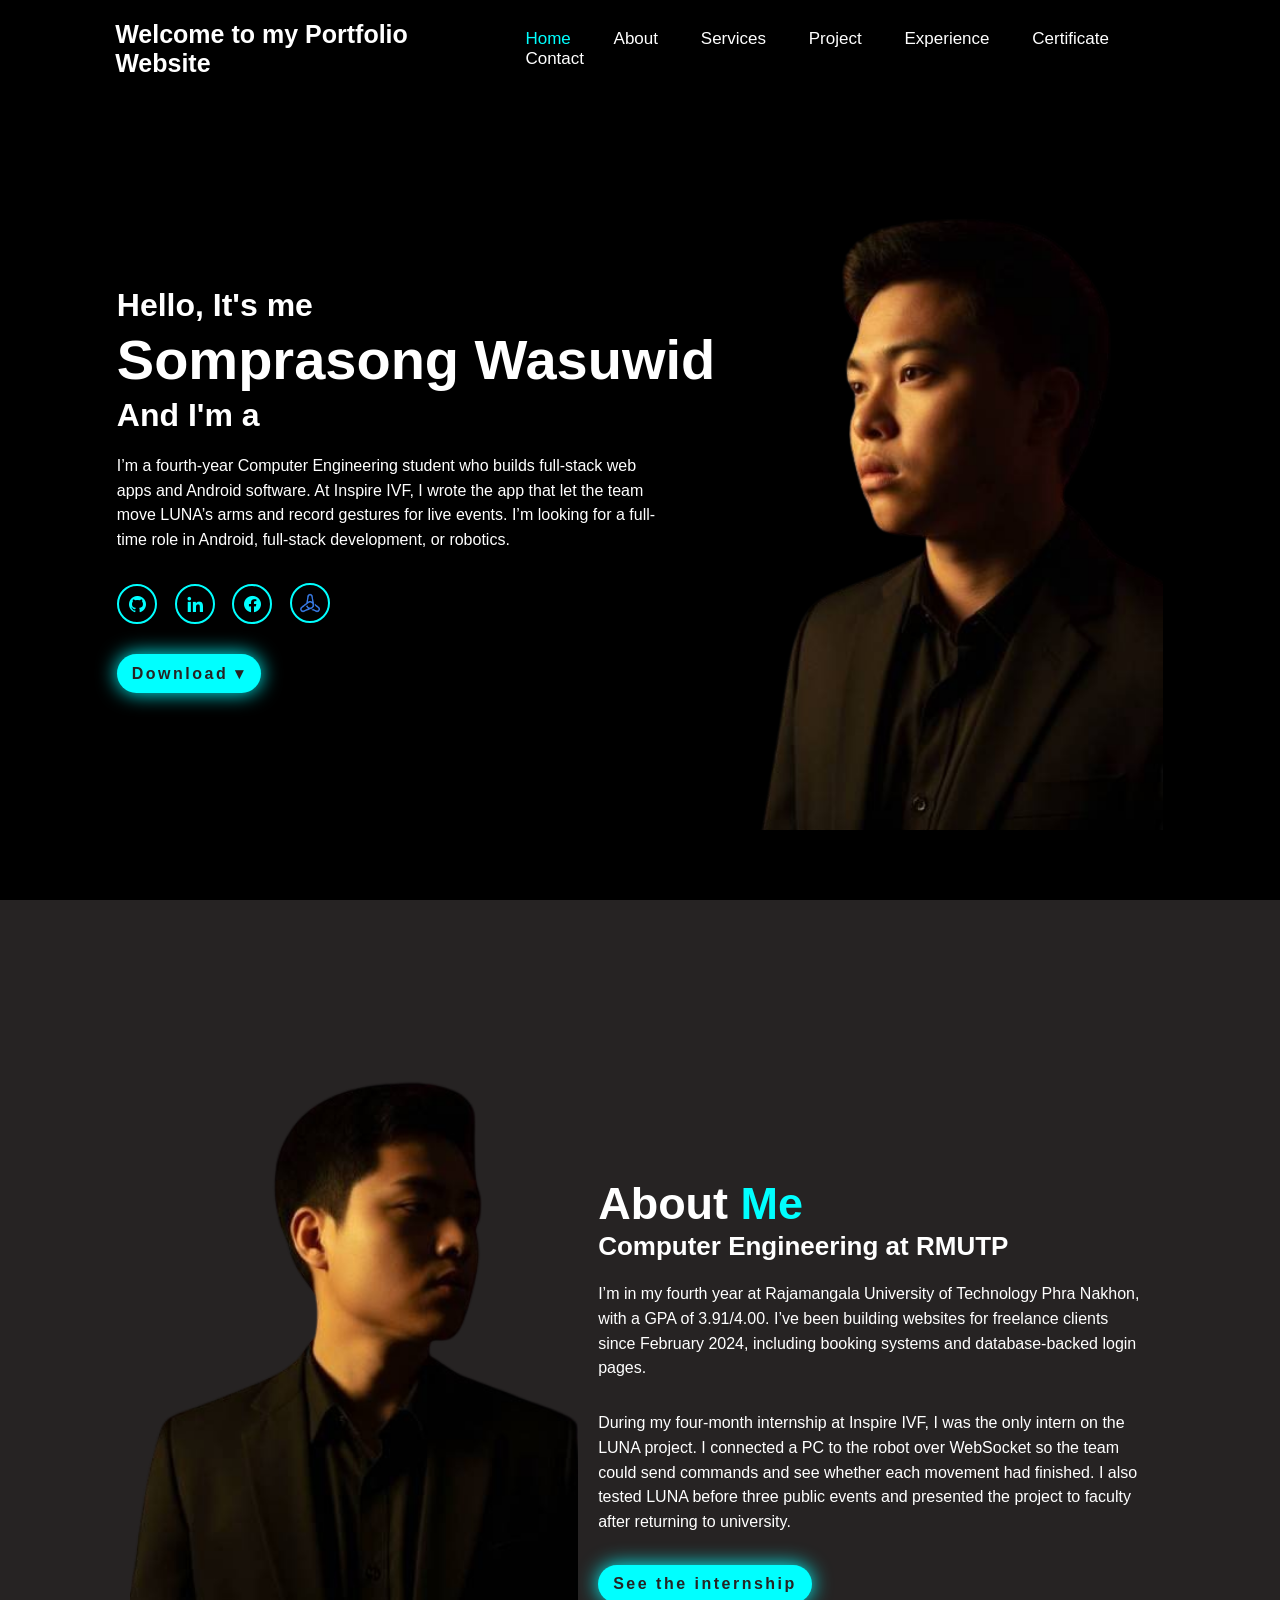
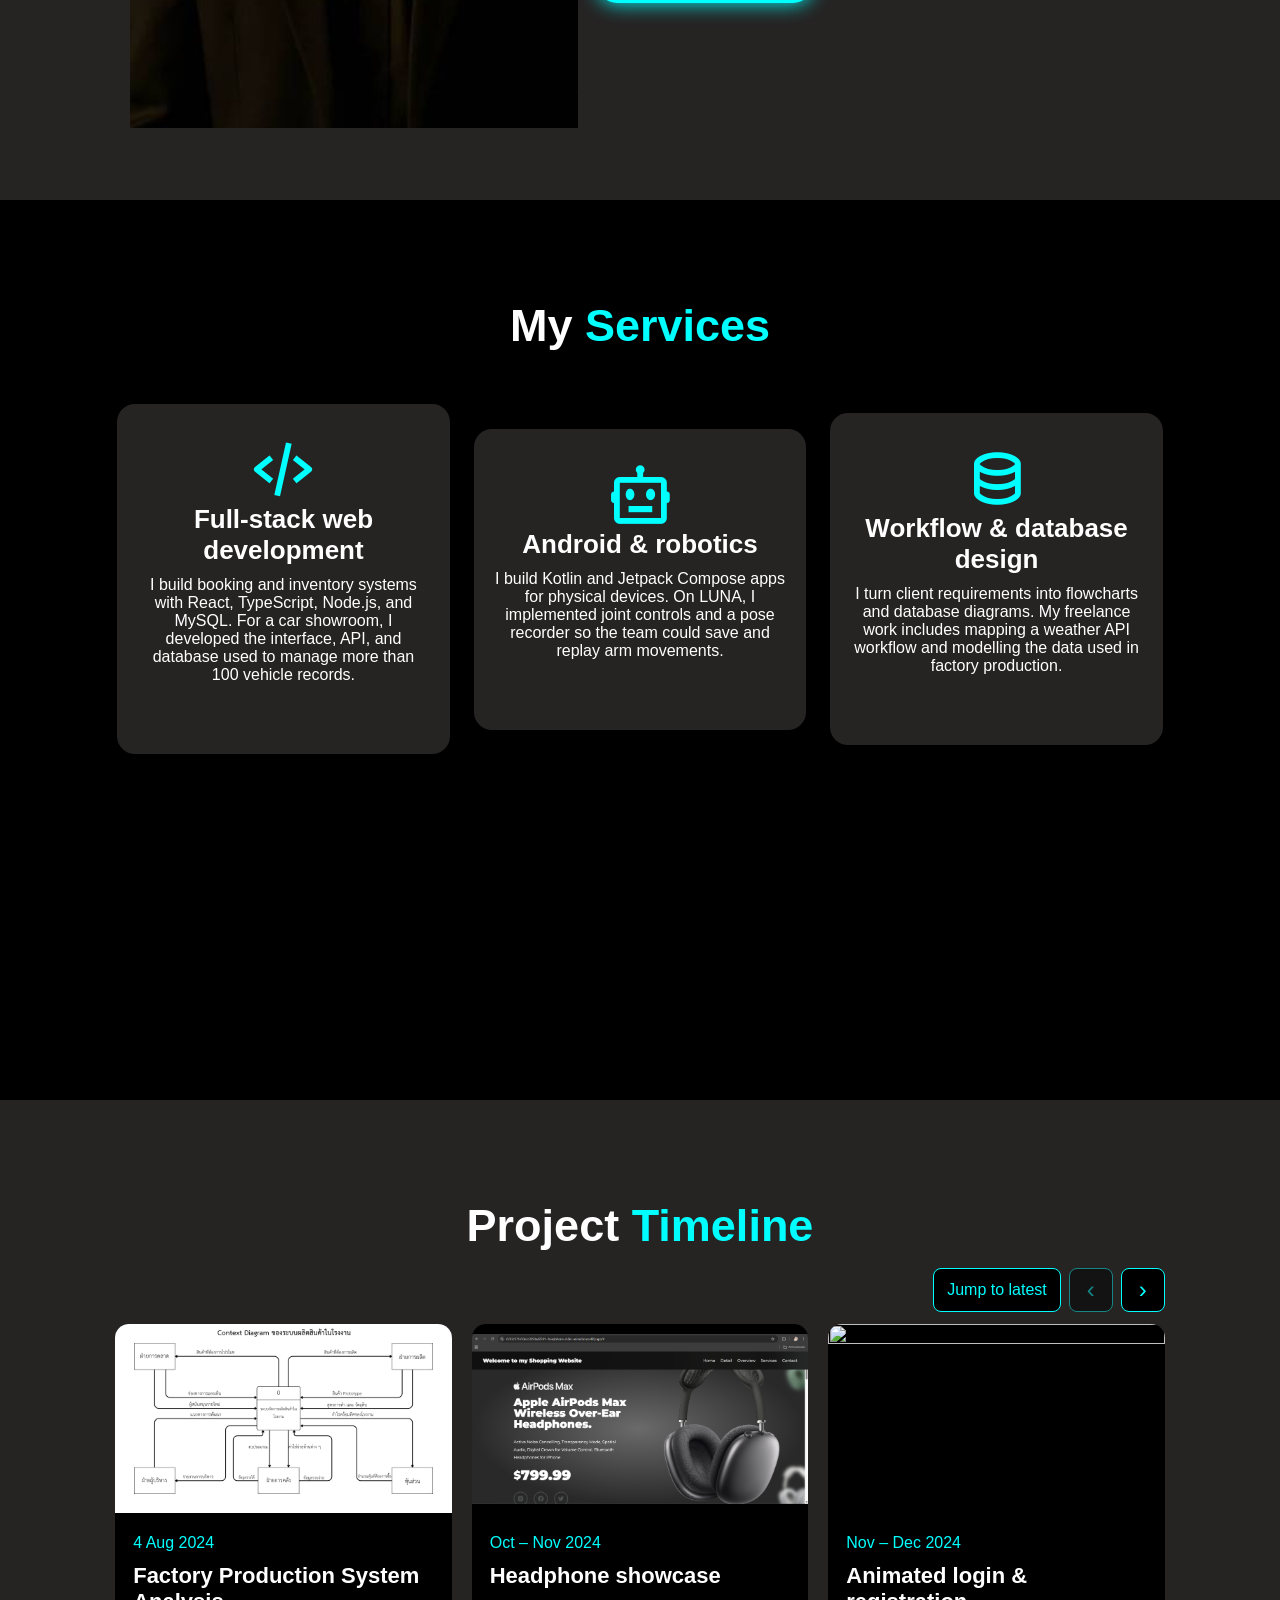
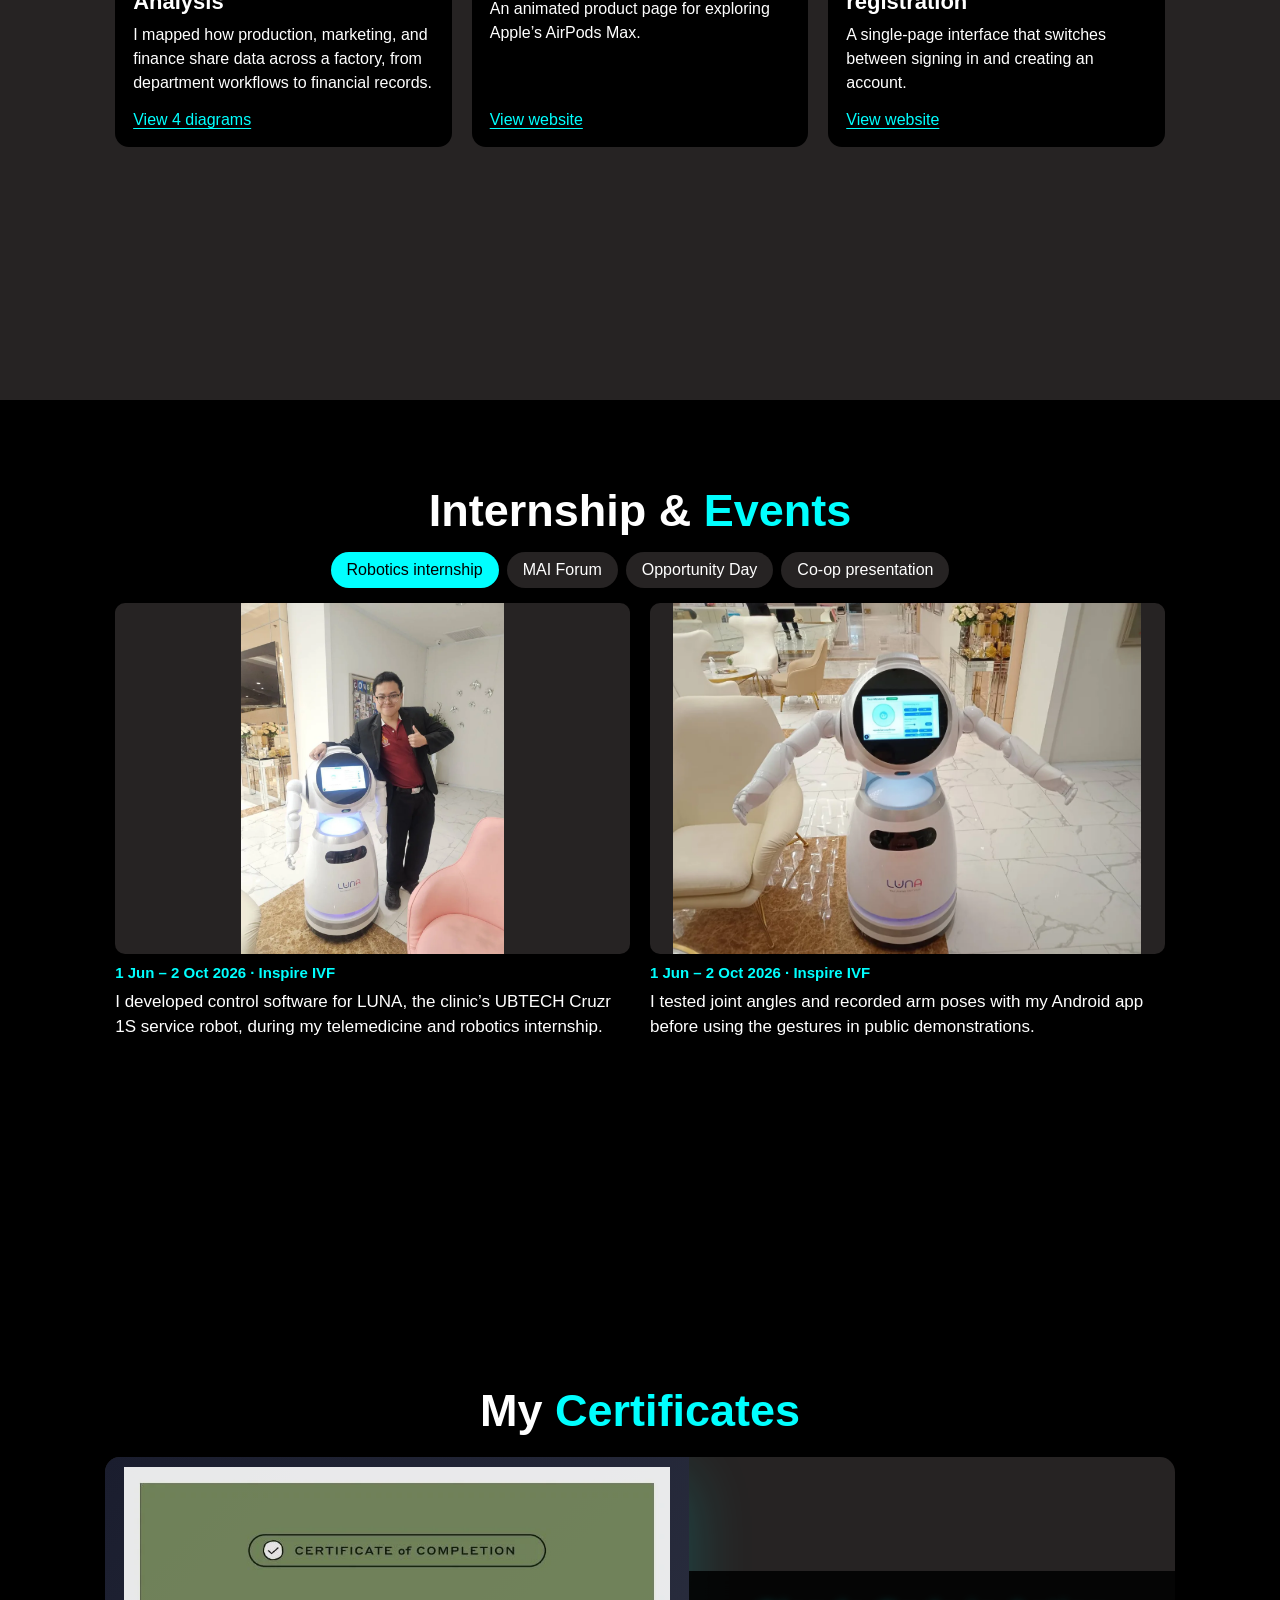
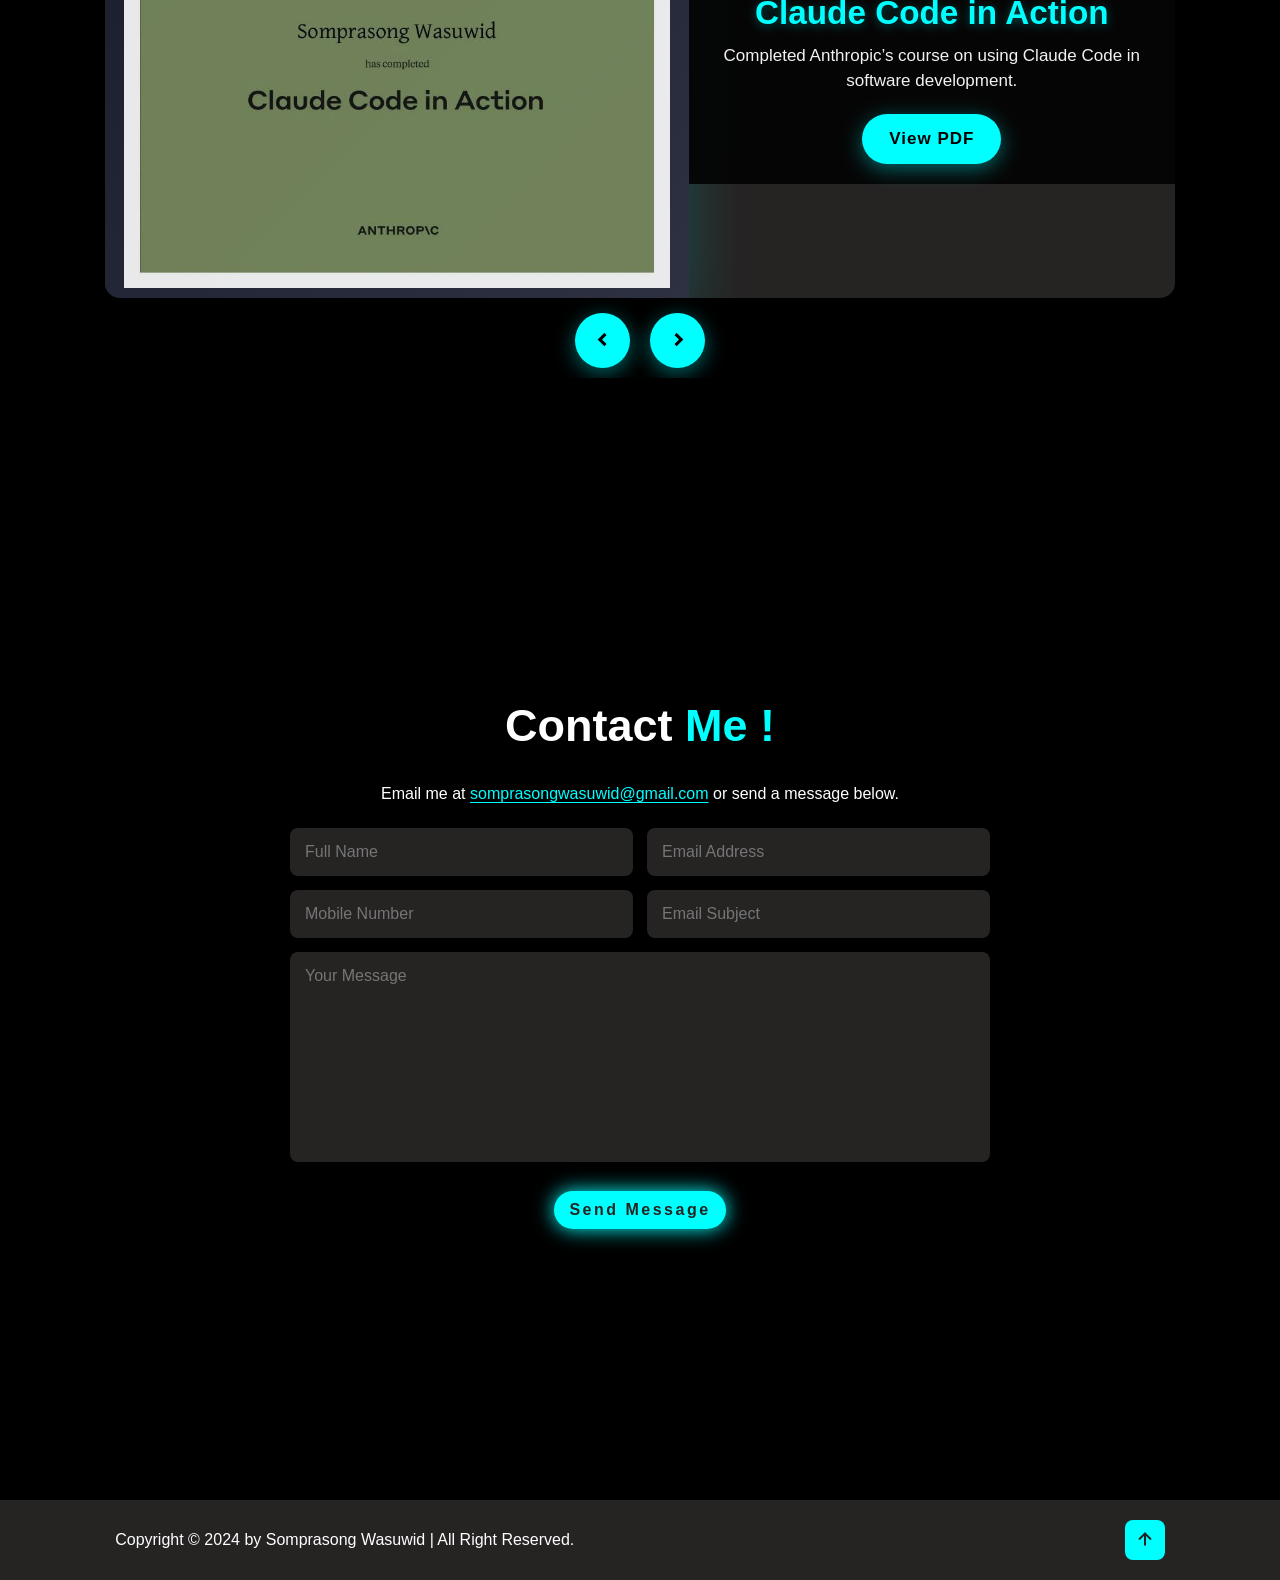
==== commit ed4c7ab9: "Update portfolio timeline, robotics experience, credentials and README" ====
--- a/index.html
+++ b/index.html
@@ -17,6 +17,7 @@
             <a href="#about">About</a>
             <a href="#services">Services</a>
             <a href="#portfolio">Project</a>
+            <a href="#experience">Experience</a>
             <a href="#carousel">Certificate</a>
             <a href="#contact">Contact</a>
         </nav>
@@ -28,14 +29,22 @@
             <h3>Hello, It's me</h3>
             <h1 class="cssanimation sequence leFadeIn">Somprasong Wasuwid</h1>
             <h3>And I'm a <span class="multiple-text"></span></h3>
-            <p>This portfolio show about all project i ever do. i hope you enjoy to watch this profolio thankyou.</p>
+            <p>I’m a fourth-year Computer Engineering student who builds full-stack web apps and Android software. At Inspire IVF, I wrote the app that let the team move LUNA’s arms and record gestures for live events. I’m looking for a full-time role in Android, full-stack development, or robotics.</p>
             <div class="social-media">
-                <a href="#"><i class='bx bxl-facebook-circle'></i></a>
-                <a href="#"><i class='bx bxl-twitter'></i></a>
-                <a href="#"><i class='bx bxl-instagram-alt'></i></a>
-                <a href="#"><i class='bx bxl-linkedin'></i></a>
-            </div>
-            <a href=""><span class="multiple-text2"></span></a>
+                <a href="https://github.com/Kyubey-kub" aria-label="GitHub" title="GitHub"><i class="bx bxl-github" aria-hidden="true"></i></a>
+                <a href="https://www.linkedin.com/in/somprasong-wasuwid-271b64350/" aria-label="LinkedIn" title="LinkedIn"><i class="bx bxl-linkedin" aria-hidden="true"></i></a>
+                <a href="https://web.facebook.com/somprasong.wasuwid.7" aria-label="Facebook" title="Facebook"><i class="bx bxl-facebook-circle" aria-hidden="true"></i></a>
+                <a href="https://fastwork.com/user/somprasong" aria-label="Fastwork" title="Fastwork"><img src="img/fastwork.png" alt="" width="20" height="20"></a>
+            </div>
+            <details class="download-picker">
+                <summary class="btn">Download <span aria-hidden="true">▾</span></summary>
+                <div class="download-options">
+                    <a href="documents/Somprasong-Resume.pdf" download>Resume <small>English</small></a>
+                    <a href="documents/Somprasong-Resume-Thai.pdf" download>Resume <small lang="th">ไทย</small></a>
+                    <a href="documents/Somprasong-CV.pdf" download>CV <small>English</small></a>
+                    <a href="documents/Somprasong-CV-Thai.pdf" download>CV <small lang="th">ไทย</small></a>
+                </div>
+            </details>
         </div>
         <div class="home-img">
             <img src="img/132553-removebg-preview.png" alt="">
@@ -49,64 +58,139 @@
         </div>
         <div class="about-content">
             <h2 class="heading">About <span>Me</span></h2>
-            <h3>Frontend Developer!</h3>
-            <p>Third-year Computer Engineering student at Rajamangala University of Technology Phra Nakhon, with a proven track record of applying AI technologies and developing innovative technical solutions. Demonstrated expertise in problem-solving and continuous learning, committed to leveraging cutting-edge technologies to address real-world challenges.</p>
-            <a href="" class="btn">Read More!</a>
+            <h3>Computer Engineering at RMUTP</h3>
+            <p>I’m in my fourth year at Rajamangala University of Technology Phra Nakhon, with a GPA of 3.91/4.00. I’ve been building websites for freelance clients since February 2024, including booking systems and database-backed login pages.</p>
+            <p>During my four-month internship at Inspire IVF, I was the only intern on the LUNA project. I connected a PC to the robot over WebSocket so the team could send commands and see whether each movement had finished. I also tested LUNA before three public events and presented the project to faculty after returning to university.</p>
+            <a href="#experience" class="btn">See the internship</a>
         </div>
     </section>
 
     <!-- service section design -->
     <section class="services" id="services">
-        <h2 class="heading">Our <span>Services</span></h2>
+        <h2 class="heading">My <span>Services</span></h2>
         <div class="services-container">
             <div class="services-box">
-                <i class='bx bx-code-alt'></i>
-                <h3>Web Development</h3>
-                <p>Build responsive, user-friendly websites with HTML, CSS, JavaScript, React.js, and Node.js to help your business reach customers on any device. Focus on speed and security.</p>
-                <a href="#" class="btn">Read More!</a>
+                <i class="bx bx-code-alt" aria-hidden="true"></i>
+                <h3>Full-stack web development</h3>
+                <p>I build booking and inventory systems with React, TypeScript, Node.js, and MySQL. For a car showroom, I developed the interface, API, and database used to manage more than 100 vehicle records.</p>
             </div>
             <div class="services-box">
-                <i class='bx bxl-play-store'></i>
-                <h3>App Development</h3>
-                <p>Create seamless mobile and web apps with React Native, Java, PHP, and Python to boost user engagement. Covering both iOS and Android.</p>
-                <a href="#" class="btn">Read More!</a>
+                <i class="bx bx-bot" aria-hidden="true"></i>
+                <h3>Android &amp; robotics</h3>
+                <p>I build Kotlin and Jetpack Compose apps for physical devices. On LUNA, I implemented joint controls and a pose recorder so the team could save and replay arm movements.</p>
             </div>
             <div class="services-box">
-                <i class='bx bx-palette'></i>
-                <h3>UX/UI Designer</h3>
-                <p>Design beautiful, intuitive interfaces with Figma, Tailwind CSS, and Bootstrap to elevate your user experience and drive higher conversions.</p>
-                <a href="#" class="btn">Read More!</a>
+                <i class="bx bx-data" aria-hidden="true"></i>
+                <h3>Workflow &amp; database design</h3>
+                <p>I turn client requirements into flowcharts and database diagrams. My freelance work includes mapping a weather API workflow and modelling the data used in factory production.</p>
             </div>
         </div>
     </section>
 
     <!-- portfolio section design -->
     <section class="portfolio" id="portfolio">
-        <h2 class="heading">Latest <span>Project</span></h2>
-        <div class="portfolio-container">
-            <div class="portfolio-box">
-                <img src="img/Login&Register page.png" alt="">
-                <div class="portfolio-layer">
-                    <h4>Login & Register Full system Design</h4>
-                    <p>Created a single-page login and registration form with seamless animations, improving user experience and interface responsiveness.</p>
-                    <a href="https://68ede40ddcba6c179a71a6bf--dapper-crumble-bfb529.netlify.app/"><i class='bx bx-link'></i></a>
-                </div>
-            </div>
-            <div class="portfolio-box">
-                <img src="img/Screenshot 2025-10-10 162641.png" alt="">
-                <div class="portfolio-layer">
-                    <h4>Web Car Showroom Management</h4>
-                    <p>Developed a responsive web application for car showroom operations, featuring a user-friendly interface and efficient database management for inventory and customer data.</p>
-                    <a href="https://web-carshowroom-system-git-main-kyubeys-projects-6700978a.vercel.app/login"><i class='bx bx-link'></i></a>
-                </div>
-            </div>
-            <div class="portfolio-box">
-                <img src="img/Screenshot 2025-10-10 163431.png" alt="">
-                <div class="portfolio-layer">
-                    <h4>Apple Head Phone Animation Website</h4>
-                    <p>Built a product showcase website with animated transitions for Apple headphones, enhancing visual appeal and user interaction.</p>
-                    <a href="https://67d7c571e50e2c3293ad2341--headphone-slider-animation.netlify.app/"><i class='bx bx-link'></i></a>
-                </div>
+        <h2 class="heading">Project <span>Timeline</span></h2>
+        <div class="timeline-tools" hidden role="group" aria-label="Browse projects">
+            <button type="button" data-latest aria-controls="project-list">Jump to latest</button>
+            <button type="button" data-back aria-controls="project-list" aria-label="Previous project">‹</button>
+            <button type="button" data-forward aria-controls="project-list" aria-label="Next project">›</button>
+        </div>
+        <ol class="project-timeline" id="project-list" tabindex="0" aria-label="Projects in chronological order">
+            <li>
+                <img src="img/factory-production/context.png" alt="Factory production system context diagram" loading="lazy">
+                <div>
+                    <p class="project-date"><time datetime="2024-08-04">4 Aug 2024</time></p>
+                    <h3>Factory Production System Analysis</h3>
+                    <p>I mapped how production, marketing, and finance share data across a factory, from department workflows to financial records.</p>
+                    <a href="factory-production.html">View 4 diagrams</a>
+                </div>
+            </li>
+            <li>
+                <img src="img/Screenshot 2025-10-10 163431.png" alt="" loading="lazy">
+                <div>
+                    <p class="project-date">Oct – Nov 2024</p>
+                    <h3>Headphone showcase</h3>
+                    <p>An animated product page for exploring Apple’s AirPods Max.</p>
+                    <a href="https://67d7c571e50e2c3293ad2341--headphone-slider-animation.netlify.app/" target="_blank" rel="noopener" aria-label="View website — Headphone showcase">View website</a>
+                </div>
+            </li>
+            <li>
+                <img src="img/Login&amp;Register page.png" alt="" loading="lazy">
+                <div>
+                    <p class="project-date">Nov – Dec 2024</p>
+                    <h3>Animated login &amp; registration</h3>
+                    <p>A single-page interface that switches between signing in and creating an account.</p>
+                    <a href="https://68ede40ddcba6c179a71a6bf--dapper-crumble-bfb529.netlify.app/" target="_blank" rel="noopener" aria-label="View website — Animated login &amp; registration">View website</a>
+                </div>
+            </li>
+            <li>
+                <img src="img/Screenshot 2025-10-10 162641.png" alt="" loading="lazy">
+                <div>
+                    <p class="project-date">Feb – May 2025</p>
+                    <h3>Car showroom management</h3>
+                    <p>A full-stack application for managing vehicle inventory and customer records.</p>
+                    <a href="https://web-carshowroom-system-git-main-kyubeys-projects-6700978a.vercel.app/login" target="_blank" rel="noopener" aria-label="View website — Car showroom management">View website</a>
+                </div>
+            </li>
+            <li>
+                <img src="img/baanchang-mobile.png" alt="" loading="lazy">
+                <div>
+                    <p class="project-date">Latest project</p>
+                    <h3>BaanChang · บ้านช่าง</h3>
+                    <p>A mobile prototype for finding local tradespeople by trade or province and comparing their prices.</p>
+                    <a href="https://www.figma.com/proto/qq7L5H6hUPKwBMhRVlc03h/BaanChang-%E2%80%93-Mobile-UI-v1?node-id=15-2&amp;page-id=0%3A1&amp;starting-point-node-id=34%3A541&amp;scaling=scale-down&amp;content-scaling=fixed&amp;t=oUoKRPdLaMaVXrHw-1" target="_blank" rel="noopener" aria-label="Open Figma prototype — BaanChang · บ้านช่าง">Open Figma prototype</a>
+                </div>
+            </li>
+        </ol>
+    </section>
+
+    <section class="experience" id="experience">
+        <h2 class="heading">Internship &amp; <span>Events</span></h2>
+        <div class="gallery-switch" role="group" aria-label="Choose an experience"></div>
+        <div class="experience-grid">
+            <div class="experience-group">
+                <h3>Robotics internship</h3>
+                <figure>
+                    <a href="img/experience/luna-internship.webp" aria-label="View full photo: Standing beside LUNA at Inspire IVF."><img src="img/experience/luna-internship.webp" width="900" height="1200" loading="lazy" alt="Standing beside LUNA at Inspire IVF."></a>
+                    <figcaption><strong>1 Jun – 2 Oct 2026 · Inspire IVF</strong>I developed control software for LUNA, the clinic’s UBTECH Cruzr 1S service robot, during my telemedicine and robotics internship.</figcaption>
+                </figure>
+                <figure>
+                    <a href="img/experience/luna-testing.webp" aria-label="View full photo: Testing LUNA’s arm movements in the clinic."><img src="img/experience/luna-testing.webp" width="1200" height="900" loading="lazy" alt="Testing LUNA’s arm movements in the clinic."></a>
+                    <figcaption><strong>1 Jun – 2 Oct 2026 · Inspire IVF</strong>I tested joint angles and recorded arm poses with my Android app before using the gestures in public demonstrations.</figcaption>
+                </figure>
+            </div>
+            <div class="experience-group">
+                <h3>MAI Forum</h3>
+                <figure>
+                    <a href="img/experience/mai.webp" aria-label="View full photo: LUNA at the Inspire IVF booth during the MAI event."><img src="img/experience/mai.webp" width="1200" height="900" loading="lazy" alt="LUNA at the Inspire IVF booth during the MAI event."></a>
+                    <figcaption><strong>4 Jul 2026 · Bangkok Convention Centre, Centara Grand at CentralWorld</strong>At MAI Forum, I helped set up LUNA at the Inspire IVF booth and supported the robot on the exhibition floor.</figcaption>
+                </figure>
+                <figure>
+                    <a href="img/experience/mai-booth.webp"><img src="img/experience/mai-booth.webp" width="1200" height="900" loading="lazy" alt="Visitors gathered around the Inspire IVF booth at MAI Forum."></a>
+                    <figcaption><strong>4 Jul 2026 · MAI Forum exhibition floor</strong>Visitors met the Inspire IVF team and saw LUNA in person at the booth.</figcaption>
+                </figure>
+            </div>
+            <div class="experience-group">
+                <h3>Opportunity Day</h3>
+                <figure>
+                    <a href="img/experience/opportunity-day.webp" aria-label="View full photo: Behind the cameras at Opportunity Day, with LUNA beside the panel."><img src="img/experience/opportunity-day.webp" width="1200" height="800" loading="lazy" alt="Behind the cameras at Opportunity Day, with LUNA beside the panel."></a>
+                    <figcaption><strong>26 Aug 2026 · Inspire IVF Opportunity Day, hosted by the Stock Exchange of Thailand</strong>I tested LUNA for the Q2 earnings livestream, where the robot helped present company information to investors. <a class="recording-link" href="https://www.youtube.com/live/t8HJXbuOeMs?si=s8OoHin8GuUIRgJQ" target="_blank" rel="noopener">Watch the Opportunity Day recording on YouTube</a></figcaption>
+                </figure>
+                <figure>
+                    <a href="img/experience/opportunity-day-preparation.webp"><img src="img/experience/opportunity-day-preparation.webp" width="1200" height="800" loading="lazy" alt="Preparing LUNA beside the Inspire IVF backdrop for Opportunity Day."></a>
+                    <figcaption><strong>26 Aug 2026 · Inspire IVF Opportunity Day</strong>Before the broadcast, I checked that LUNA was ready to join the panel for the investor presentation.</figcaption>
+                </figure>
+            </div>
+            <div class="experience-group">
+                <h3>Co-op presentation</h3>
+                <figure>
+                    <a href="img/experience/project-presentation.webp" aria-label="View full photo: Presenting the project on stage after my internship."><img src="img/experience/project-presentation.webp" width="1200" height="676" loading="lazy" alt="Presenting the project on stage after my internship."></a>
+                    <figcaption><strong>19 Oct 2026 · Faculty of Engineering, RMUTP</strong>I presented “Telemedicine Integration with AI & Robotics” at the university’s co-op project presentation.</figcaption>
+                </figure>
+                <figure>
+                    <a href="img/experience/competition-team.webp" aria-label="View full photo: A group photo on stage at the project competition."><img src="img/experience/competition-team.webp" width="1200" height="676" loading="lazy" alt="A group photo on stage at the project competition."></a>
+                    <figcaption><strong>19 Oct 2026 · Faculty of Engineering, RMUTP</strong>Back on campus after the internship, I answered faculty questions about the LUNA project during the presentation session.</figcaption>
+                </figure>
             </div>
         </div>
     </section>
@@ -117,10 +201,10 @@
         <div class="carousel-wrapper">
             <ul class="carousel-slides"></ul>
             <div class="controls">
-                <button class="control previous" title="Go to previous slide">
-                    <i class='bx bx-chevron-left'></i>
+                <button class="control previous" aria-label="Previous certificate">
+                    <i class='bx bx-chevron-left' aria-hidden='true'></i>
                 </button>
-                <button class="control next" title="Go to next slide">
+                <button class="control next" aria-label="Next certificate">
                     <i class='bx bx-chevron-right'></i>
                 </button>
             </div>
@@ -130,16 +214,17 @@
     <!-- contact section design -->
     <section class="contact" id="contact">
         <h2 class="heading">Contact <span>Me !</span></h2>
-        <form action="#">
+        <form action="https://formsubmit.co/somprasongwasuwid@gmail.com" method="post">
+            <p class="direct-email">Email me at <a href="mailto:somprasongwasuwid@gmail.com">somprasongwasuwid@gmail.com</a> or send a message below.</p>
             <div class="input-box">
-                <input type="text" placeholder="Full Name">
-                <input type="email" placeholder="Email Address">
+                <input type="text" name="name" aria-label="Full Name" placeholder="Full Name" autocomplete="name" required>
+                <input type="email" name="email" aria-label="Email Address" placeholder="Email Address" autocomplete="email" required>
             </div>
             <div class="input-box">
-                <input type="text" placeholder="Mobile Number">
-                <input type="text" placeholder="Email Subject">
-            </div>
-            <textarea name="" id="" cols="30" rows="10" placeholder="Your Message"></textarea>
+                <input type="tel" name="phone" aria-label="Mobile Number" placeholder="Mobile Number" autocomplete="tel">
+                <input type="text" name="_subject" aria-label="Email Subject" placeholder="Email Subject" required>
+            </div>
+            <textarea name="message" required aria-label="Your Message" cols="30" rows="10" placeholder="Your Message"></textarea>
             <input type="submit" value="Send Message" class="btn">
         </form>
     </section>
--- a/style.css
+++ b/style.css
@@ -92,7 +92,6 @@
     color: var(--main-color);
 }
 
-/* hover = เวลาชี้จะให้มันทำอะไร active = all time */
 #menu-icon {
     font-size: 3.6rem;
     color: var(--text-color);
@@ -176,7 +175,6 @@
     font-size: 2rem;
     color: var(--main-color);
     margin: 3rem 1.5rem 3rem 0;
-    /* up right down left */
     transition: .5s ease;
 }
 
@@ -246,7 +244,6 @@
     gap: 2rem;
 }
 
-/*error*/
 .services-container .services-box {
     flex: 1 1 30rem;
     background: var(--second-bg-color);
@@ -353,62 +350,67 @@
     color: var(--second-bg-color);
 }
 
-/* Carousel Section Styles (ปรับ h2 ชัด + min-height 100vh + landscape + controls ใน section) */
+/* =============================================== */
+/* ENHANCED CAROUSEL SECTION - FULLY RESPONSIVE */
+/* =============================================== */
+
 .carousel-section {
-    background: var(---bg-color);
+    background: var(--bg-color);
     min-height: 100vh;
-    padding: 2rem 9% 2rem; /* ลด padding-top เพื่อ h2 ชัด */
+    padding: 10rem 5% 5rem;
+    display: flex;
+    flex-direction: column;
+    justify-content: center;
+    align-items: center;
 }
 
 .carousel-section h2 {
-    margin-bottom: 4rem;
-    margin-top: 7rem;
+    margin-bottom: 5rem;
+    text-align: center;
 }
 
 .carousel-wrapper {
-    position: relative; /* สำหรับ controls absolute ภายใน */
-    width: 400vmin; /* ปรับให้กว้างขึ้น */
-    height: 150vmin; /* landscape: สูงน้อยลง */
+    position: relative;
+    width: 100%;
+    max-width: 1200px;
     margin: 0 auto;
-    display: flex; 
+    overflow: hidden;
+    padding: 2rem 0;
+}
+
+.carousel-slides {
+    display: flex;
+    transition: transform 0.5s cubic-bezier(0.4, 0, 0.2, 1);
+    list-style: none;
+    padding: 0;
+    margin: 0;
+}
+
+.perspective {
+    perspective: 1500px;
+    transform-style: preserve-3d;
+    flex: 0 0 100%;
+    display: flex;
     justify-content: center;
-}
-
-.carousel-slides {
-    display: flex;
-    position: absolute;
-    top: 10;
-    /* left: 0; */
-    left:9.25%; 
-    /* transform: translateX(50%); */
-    margin: 0 -2vmin; /* ปรับให้ slides ใกล้กัน */
-    transition: transform 0.5s ease-in-out;
-    list-style: none;
-    padding: 10;
-    transform: translateX(-100% );
-}
-
-.perspective {
-    perspective: 1200px;
-    transform-style: preserve-3d;
-    
+    align-items: center;
+    padding: 2rem;
 }
 
 .slide {
-    flex: 0 100 350vmin; /* ปรับให้กว้างขึ้น */
-    height: 40vmin; /* ปรับ height เล็กน้อยเพื่อสมดุล */
-    margin: 0 1vmin;
+    width: 100%;
+    max-width: 900px;
+    min-height: 550px;
+    margin: 0 auto;
     position: relative;
     display: flex;
     flex-direction: column;
     align-items: center;
-    justify-content: center;
-    text-align: center;
+    justify-content: space-between;
     color: var(--text-color);
     transition: transform 0.5s cubic-bezier(0.4, 0, 0.2, 1);
     cursor: pointer;
-    z-index: 10;
-    transform-origin: bottom;
+    transform-origin: center;
+    padding: 2rem;
 }
 
 .bg-layer {
@@ -417,23 +419,25 @@
     left: 0;
     width: 100%;
     height: 100%;
-    background: #1D1F2F;
-    border-radius: 1%;
+    background: linear-gradient(135deg, #1a1d2e 0%, #2d3142 100%);
+    border-radius: 2rem;
     overflow: hidden;
-    transition: all 150ms ease-out;
-    transform: none;
+    transition: all 200ms ease-out;
+    box-shadow: 0 15px 50px rgba(0, 0, 0, 0.6);
+    border: 2px solid rgba(0, 255, 255, 0.1);
 }
 
 .slide-img {
     position: absolute;
-    top: 0%;
-    left: 0%;
+    top: 0;
+    left: 0;
     width: 100%;
     height: 100%;
-    object-fit: cover;
-    opacity: 0.5;
-    transition: opacity 600ms ease-in-out;
-    
+    object-fit: contain;
+    padding: 3rem;
+    opacity: 0.4;
+    transition: opacity 0.5s ease-in-out;
+    filter: brightness(0.8);
 }
 
 .overlay {
@@ -442,19 +446,24 @@
     left: 0;
     width: 100%;
     height: 100%;
-    background: rgba(0, 0, 0, 0.3);
+    background: linear-gradient(to bottom, rgba(0,0,0,0.3) 0%, rgba(0,0,0,0.8) 100%);
     opacity: 0;
-    transition: opacity 1000ms;
+    transition: opacity 0.5s;
 }
 
 .content {
     position: relative;
-    padding: 4vmin; /* ลด padding เพื่อพอดี landscape */
+    padding: 3rem 2.5rem;
     opacity: 0;
     visibility: hidden;
-    transition: opacity 1000ms ease-in-out;
+    transition: all 0.6s ease-in-out;
     z-index: 20;
-    margin-top: 55vmin; 
+    margin-top: auto;
+    background: rgba(0, 0, 0, 0.85);
+    border-radius: 1.5rem;
+    backdrop-filter: blur(15px);
+    width: 100%;
+    border: 1px solid rgba(0, 255, 255, 0.2);
 }
 
 .content.active {
@@ -463,365 +472,424 @@
 }
 
 .slide-title {
-    font-size: 2.2rem; /* ปรับให้พอดี landscape */
-    font-weight: 600;
-    margin-bottom: 0.5rem;
-    line-height: 1.2;
+    font-size: 3rem;
+    font-weight: 700;
+    margin-bottom: 1.5rem;
+    line-height: 1.3;
+    color: var(--main-color);
+    text-shadow: 0 2px 10px rgba(0, 255, 255, 0.3);
 }
 
 .description {
-    font-size: 1.3rem;
-    margin-bottom: 1rem;
-    line-height: 1.4;
-    color: rgba(255, 255, 255, 0.9);
+    font-size: 1.7rem;
+    margin-bottom: 2.5rem;
+    line-height: 1.7;
+    color: rgba(255, 255, 255, 0.95);
+    text-align: left;
 }
 
 .project-btn {
     margin-top: 1rem;
-    padding: 0.5rem 1rem;
-    background: white;
-    color: black;
-    height: 3rem;
-    border: 1px solid transparent;
-    font-size: 0.875rem;
+    padding: 1.3rem 2.5rem;
+    background: var(--main-color);
+    color: var(--bg-color);
+    border: 2px solid transparent;
+    font-size: 1.7rem;
+    font-weight: 600;
     display: inline-flex;
     justify-content: center;
     align-items: center;
-    border-radius: 1rem;
-    transition: all 200ms;
-    box-shadow: 0 2px 3px -1px rgba(0,0,0,0.1), 0 1px 0 rgba(25,28,33,0.02), 0 0 0 1px rgba(25,28,33,0.08);
-    width: fit-content;
-    margin: 0 auto;
+    border-radius: 4rem;
+    transition: all 300ms;
+    box-shadow: 0 5px 20px rgba(0, 255, 255, 0.4);
     text-decoration: none;
+    letter-spacing: 0.1rem;
 }
 
 .project-btn:hover {
-    transform: translateY(-1px);
-    box-shadow: 0 10px 15px -3px rgba(0,0,0,0.1), 0 4px 6px -2px rgba(0,0,0,0.05), 0 0 0 1px rgba(25,28,33,0.08);
+    transform: translateY(-3px);
+    box-shadow: 0 10px 30px rgba(0, 255, 255, 0.6);
+    background: var(--text-color);
+    color: var(--bg-color);
 }
 
 .controls {
     position: absolute;
     display: flex;
+    gap: 2rem;
+    z-index: 30;
+    bottom: 2rem;
+    left: 50%;
+    transform: translateX(-50%);
+}
+
+.control {
+    width: 5.5rem;
+    height: 5.5rem;
+    display: flex;
+    align-items: center;
     justify-content: center;
-    width: 56%;
-    z-index: 30; /* ให้อยู่เหนือ */
-    top: calc(43% + 1rem); 
-    left: 21.5%; 
-    transform: translateX(-50%);
-}
-
-.control {
-    width: 3.5rem;
-    height: 3.5rem;
-    display: flex;
-    align-items: center;
-    justify-content: center;
-    margin: 0 0.5rem;
-    background: var(--second-bg-color);
+    background: var(--main-color);
     border: 3px solid transparent;
     border-radius: 50%;
-    color: var(--text-color);
+    color: var(--bg-color);
     cursor: pointer;
-    transition: all 200ms;
+    transition: all 300ms;
     outline: none;
+    box-shadow: 0 5px 20px rgba(0, 255, 255, 0.4);
 }
 
 .control:hover {
-    transform: translateY(-0.125rem);
-    box-shadow: 0 0 1rem var(--main-color);
+    transform: translateY(-5px) scale(1.1);
+    box-shadow: 0 10px 35px rgba(0, 255, 255, 0.7);
 }
 
 .control:active {
-    transform: translateY(0.125rem);
-}
-
-.control:focus {
-    border-color: #6D64F7;
-}
-
-.control.previous i {
-    transform: rotate(180deg);
+    transform: translateY(0) scale(0.95);
 }
 
 .control i {
-    font-size: 1.5rem;
-}
-
-/* Certificate Section Responsive Styles */
-.certificates-section {
-    background: var(--second-bg-color);
-    padding: 2rem 9%;
-    min-height: 100vh;
-}
-
-.certificates-container {
-    display: grid;
-    grid-template-columns: repeat(4, 1fr);
-    gap: 2rem;
-    align-items: start;
-}
-
-.certificates-box {
-    background: rgba(255, 255, 255, 0.1);
-    border-radius: 1rem;
-    padding: 2rem;
-    text-align: center;
-    box-shadow: 0 0 1rem rgba(0, 255, 255, 0.2);
-    transition: transform 0.3s ease, box-shadow 0.3s ease;
-    height: fit-content;
-    max-width: 250px;
-    margin: 0 auto;
-}
-
-.certificates-box:hover {
-    transform: translateY(-0.5rem);
-    box-shadow: 0 0 2rem rgba(0, 255, 255, 0.4);
-}
-
-.certificates-box img {
-    width: 100%;
-    height: auto;
-    border-radius: 0.5rem;
-    margin-bottom: 1rem;
-}
-
-.certificates-box h3 {
-    font-size: 1.8rem;
-    color: var(--main-color);
-    margin-bottom: 1rem;
-    line-height: 1.3;
-}
-
-.certificates-box p {
-    font-size: 1.4rem;
-    color: var(--text-color);
-    line-height: 1.5;
-    text-align: left;
-    margin-bottom: 1rem;
-}
-
-.certificates-box .date {
-    font-size: 1.2rem;
-    color: rgba(255, 255, 255, 0.7);
-    font-style: italic;
-}
-
-/* Base responsive adjustments for certificates */
-@media (max-width: 1200px) {
-    .certificates-container {
-        grid-template-columns: repeat(3, 1fr);
+    font-size: 2.5rem;
+    font-weight: bold;
+}
+
+/* Active slide enhancement */
+.slide.active {
+    transform: scale(1);
+}
+
+.slide.active .slide-img {
+    opacity: 0.9;
+}
+
+.slide.active .overlay {
+    opacity: 1;
+}
+
+.slide.active .bg-layer {
+    border-color: rgba(0, 255, 255, 0.3);
+    box-shadow: 0 20px 60px rgba(0, 255, 255, 0.2);
+}
+
+/* =============================================== */
+/* RESPONSIVE BREAKPOINTS */
+/* =============================================== */
+
+/* Desktop Large */
+@media (min-width: 1400px) {
+    .slide {
+        max-width: 1000px;
+        min-height: 600px;
+    }
+    
+    .slide-title {
+        font-size: 3.5rem;
+    }
+    
+    .description {
+        font-size: 1.8rem;
+    }
+}
+
+/* Laptop */
+@media (max-width: 1199px) {
+    .carousel-section {
+        padding: 10rem 4% 5rem;
+    }
+    
+    .slide {
+        max-width: 800px;
+        min-height: 500px;
+    }
+    
+    .slide-title {
+        font-size: 2.8rem;
+    }
+    
+    .description {
+        font-size: 1.6rem;
+    }
+}
+
+/* Tablet Landscape */
+@media (max-width: 991px) {
+    html {
+        font-size: 55%;
+    }
+    
+    .carousel-section {
+        padding: 10rem 3% 5rem;
+    }
+    
+    .slide {
+        max-width: 700px;
+        min-height: 550px;
+    }
+    
+    .perspective {
+        padding: 1.5rem;
+    }
+    
+    .controls {
+        bottom: 1.5rem;
         gap: 1.5rem;
     }
     
-    .certificates-box {
-        max-width: 220px;
+    .control {
+        width: 5rem;
+        height: 5rem;
+    }
+    
+    .control i {
+        font-size: 2.3rem;
+    }
+}
+
+/* Tablet Portrait */
+@media (max-width: 768px) {
+    .carousel-section {
+        padding: 10rem 2% 6rem;
+        min-height: auto;
+    }
+    
+    .carousel-section h2 {
+        margin-bottom: 4rem;
+        font-size: 4rem;
+    }
+    
+    .slide {
+        max-width: 100%;
+        min-height: 520px;
         padding: 1.5rem;
     }
     
-    .certificates-box h3 {
+    .bg-layer {
+        border-radius: 1.5rem;
+    }
+    
+    .slide-img {
+        padding: 2rem;
+    }
+    
+    .slide-title {
+        font-size: 2.6rem;
+        margin-bottom: 1.2rem;
+    }
+    
+    .description {
+        font-size: 1.5rem;
+        line-height: 1.6;
+        margin-bottom: 2rem;
+    }
+    
+    .content {
+        padding: 2.5rem 2rem;
+    }
+    
+    .project-btn {
+        padding: 1.2rem 2.2rem;
         font-size: 1.6rem;
     }
     
-    .certificates-box p {
-        font-size: 1.3rem;
-    }
-}
-
-@media (max-width: 991px) {
-    .certificates-section {
-        padding: 2rem 3%;
-    }
-    
-    .certificates-container {
+    .controls {
+        bottom: 1.2rem;
+    }
+    
+    .control {
+        width: 4.5rem;
+        height: 4.5rem;
+    }
+    
+    .control i {
+        font-size: 2.1rem;
+    }
+    
+    .portfolio-container {
         grid-template-columns: repeat(2, 1fr);
-        gap: 1.5rem;
-        justify-content: center;
-    }
-    
-    .certificates-box {
-        max-width: 300px;
-        padding: 1.8rem;
-    }
-    
-    .certificates-box h3 {
-        font-size: 1.7rem;
-        line-height: 1.2;
-    }
-    
-    .certificates-box p {
-        font-size: 1.4rem;
-        line-height: 1.4;
-        text-align: center; /* เปลี่ยนเป็น center เพื่ออ่านง่ายบน tablet */
-    }
-    
-    .certificates-box .date {
-        font-size: 1.3rem;
-    }
-}
-
-@media (max-width: 768px) {
-    .certificates-section {
-        padding: 1.5rem 3%;
-        min-height: auto; /* ลด min-height เพื่อให้พอดีหน้าจอ */
-    }
-    
-    .certificates-container {
-        grid-template-columns: repeat(2, 1fr);
-        gap: 1.2rem;
-    }
-    
-    .certificates-box {
-        max-width: 100%;
-        padding: 1.5rem;
-        margin-bottom: 1rem; /* เพิ่ม margin-bottom เพื่อแยกการ์ด */
-    }
-    
-    .certificates-box img {
-        max-height: 200px; /* จำกัดความสูงภาพเพื่อไม่ให้ยาวเกิน */
-        object-fit: cover;
-    }
-    
-    .certificates-box h3 {
-        font-size: 1.6rem;
-        margin-bottom: 0.8rem;
-    }
-    
-    .certificates-box p {
-        font-size: 1.3rem;
-        line-height: 1.5;
+    }
+}
+
+/* Mobile Landscape */
+@media (max-width: 617px) {
+    html {
+        font-size: 52%;
+    }
+    
+    .carousel-section {
+        padding: 9rem 2% 6rem;
+    }
+    
+    .carousel-section h2 {
+        font-size: 3.8rem;
+        margin-bottom: 3.5rem;
+    }
+    
+    .slide {
+        min-height: 500px;
+        padding: 1.2rem;
+    }
+    
+    .slide-title {
+        font-size: 2.4rem;
+        margin-bottom: 1rem;
+    }
+    
+    .description {
+        font-size: 1.45rem;
         text-align: center;
-    }
-    
-    .certificates-box .date {
-        font-size: 1.2rem;
-    }
-
-    .controls {
-    position: absolute;
-    display: flex;
-    justify-content: center;
-    width: 56%;
-    z-index: 30; /* ให้อยู่เหนือ */
-    top: calc(43% + 1rem); 
-    left: 19.5%; 
-    transform: translateX(-50%);
-    }
-}
-
+        margin-bottom: 1.8rem;
+    }
+    
+    .content {
+        padding: 2.2rem 1.8rem;
+    }
+    
+    .project-btn {
+        padding: 1.1rem 2rem;
+        font-size: 1.5rem;
+    }
+    
+    .portfolio-container {
+        grid-template-columns: 1fr;
+    }
+}
+
+/* Mobile Portrait */
 @media (max-width: 450px) {
     html {
-        font-size: 52%; /* เพิ่ม font base เล็กน้อยเพื่ออ่านง่าย */
-    }
-    
-    .certificates-section {
-        padding: 1rem 2%;
-    }
-    
-    .certificates-container {
-        grid-template-columns: 1fr; /* 1 column เต็มเพื่อสะดวก */
-        gap: 1.5rem;
-        max-width: 400px;
-        margin: 0 auto;
-    }
-    
-    .certificates-box {
-        max-width: 100%;
-        padding: 1.2rem;
-        border-radius: 0.8rem;
-    }
-    
-    .certificates-box img {
-        max-height: 180px;
-        border-radius: 0.4rem;
-    }
-    
-    .certificates-box h3 {
-        font-size: 1.8rem; /* เพิ่มขนาดหัวข้อเพื่อเด่นชัด */
-        margin-bottom: 1rem;
+        font-size: 50%;
+    }
+    
+    .carousel-section {
+        padding: 8rem 1.5% 6rem;
+    }
+    
+    .carousel-section h2 {
+        font-size: 3.5rem;
+        margin-bottom: 3rem;
+    }
+    
+    .perspective {
+        padding: 1rem;
+    }
+    
+    .slide {
+        min-height: 480px;
+        padding: 1rem;
+    }
+    
+    .bg-layer {
+        border-radius: 1.2rem;
+    }
+    
+    .slide-img {
+        padding: 1.5rem;
+    }
+    
+    .slide-title {
+        font-size: 2.2rem;
+        margin-bottom: 0.8rem;
+    }
+    
+    .description {
+        font-size: 1.4rem;
+        line-height: 1.5;
+        margin-bottom: 1.5rem;
+    }
+    
+    .content {
+        padding: 2rem 1.5rem;
+        border-radius: 1.2rem;
+    }
+    
+    .project-btn {
+        padding: 1rem 1.8rem;
+        font-size: 1.4rem;
+    }
+    
+    .controls {
+        bottom: 1rem;
+        gap: 1.2rem;
+    }
+    
+    .control {
+        width: 4.2rem;
+        height: 4.2rem;
+    }
+    
+    .control i {
+        font-size: 2rem;
+    }
+    
+    .contact form .input-box input {
+        width: 100%;
+    }
+}
+
+/* Mobile Small */
+@media (max-width: 365px) {
+    html {
+        font-size: 48%;
+    }
+    
+    .carousel-section {
+        padding: 8rem 1% 6rem;
+    }
+    
+    .carousel-section h2 {
+        font-size: 3.2rem;
+        margin-bottom: 2.5rem;
+    }
+    
+    .slide {
+        min-height: 450px;
+    }
+    
+    .slide-title {
+        font-size: 2rem;
+    }
+    
+    .description {
+        font-size: 1.35rem;
+    }
+    
+    .content {
+        padding: 1.8rem 1.2rem;
+    }
+    
+    .project-btn {
+        padding: 0.9rem 1.6rem;
+        font-size: 1.3rem;
+    }
+    
+    .control {
+        width: 4rem;
+        height: 4rem;
+    }
+    
+    .control i {
+        font-size: 1.9rem;
+    }
+    
+    .home-img img {
+        width: 90vw;
+    }
+
+    .about-img img {
+        width: 90vw;
+    }
+
+    .footer {
+        flex-direction: column-reverse;
+    }
+
+    .footer p {
         text-align: center;
-    }
-    
-    .certificates-box p {
-        font-size: 1.4rem; /* ขนาดตัวอักษรใหญ่ขึ้นเพื่ออ่านง่ายบนมือถือ */
-        line-height: 1.6;
-        text-align: justify; /* justify เพื่อให้ข้อความกระชับ */
-        margin-bottom: 0.8rem;
-    }
-    
-    .certificates-box .date {
-        font-size: 1.3rem;
-        text-align: center;
-        margin-top: 0.5rem;
-    }
-}
-
-@media (max-width: 365px) {
-    .certificates-section {
-        padding: 0.8rem 1.5%;
-    }
-    
-    .certificates-container {
-        gap: 1rem;
-    }
-    
-    .certificates-box {
-        padding: 1rem;
-    }
-    
-    .certificates-box img {
-        max-height: 160px;
-    }
-    
-    .certificates-box h3 {
-        font-size: 1.7rem;
-    }
-    
-    .certificates-box p {
-        font-size: 1.3rem;
-        line-height: 1.5;
-    }
-    
-    .certificates-box .date {
-        font-size: 1.2rem;
-    }
-    
-    /* เพิ่ม scroll horizontal ถ้าจำเป็น แต่ prioritize vertical readability */
-    .certificates-container {
-        overflow-x: auto;
-        justify-content: flex-start;
-    }
-}
-
-/* Responsive for Portfolio Grid */
-@media (max-width: 768px) {
-    .portfolio-container {
-        grid-template-columns: repeat(2, 1fr);
-    }
-
-    /* Responsive for Carousel (landscape บนมือถือ) */
-    .carousel-wrapper {
-        width: 95vmin; /* ปรับให้กว้างขึ้นบนมือถือ */
-        height: 55vmin;
-    }
-    .slide {
-        flex: 0 0 95vmin; /* ปรับให้กว้างขึ้นบนมือถือ */
-        height: 55vmin;
-    }
-    .slide-title {
-        font-size: 1.8rem;
-    }
-    .description {
-        font-size: 1.1rem;
-    }
-}
-
-@media (max-width: 617px) {
-    .portfolio-container {
-        grid-template-columns: 1fr;
-    }
-}
-
+        margin-top: 2rem;
+    }
+}
+
+/* Contact section */
 .contact h2 {
     margin-bottom: 3rem;
 }
@@ -863,6 +931,7 @@
     cursor: pointer;
 }
 
+/* Footer */
 .footer {
     display: flex;
     justify-content: space-between;
@@ -895,7 +964,7 @@
     color: var(--second-bg-color);
 }
 
-/* BREAKPOINT */
+/* General responsive */
 @media (max-width: 1200px) {
     html {
         font-size: 55%;
@@ -917,10 +986,6 @@
 
     .portfolio {
         padding-bottom: 7rem;
-    }
-
-    .carousel-section {
-        padding: 2rem 3% 2rem;
     }
 
     .contact {
@@ -992,33 +1057,186 @@
     .portfolio h2 {
         margin-bottom: 3rem;
     }
-}
-
-@media (max-width: 450px) {
-    html {
-        font-size: 50%;
-    }
-
-    .contact form .input-box input {
-        width: 100%;
-    }
-}
-
-@media (max-width: 365px) {
-    .home-img img {
-        width: 90vw;
-    }
-
-    .about-img img {
-        width: 90vw;
-    }
-
-    .footer {
-        flex-direction: column-reverse;
-    }
-
-    .footer p {
-        text-align: center;
-        margin-top: 2rem;
-    }
-}+}.download-picker { width: max-content; position: relative; }
+.download-picker summary { cursor: pointer; list-style: none; }
+.download-picker summary::-webkit-details-marker { display: none; }
+.download-picker summary span { color: inherit; }
+.download-options {
+    position: absolute;
+    z-index: 3;
+    top: calc(100% + .8rem);
+    min-width: 18rem;
+    padding: .5rem;
+    background: var(--second-bg-color);
+    border: 1px solid var(--main-color);
+    border-radius: 1rem;
+}
+.download-options a {
+    display: flex;
+    justify-content: space-between;
+    align-items: center;
+    gap: 2rem;
+    padding: 1.2rem;
+    color: var(--text-color);
+    font-size: 1.8rem;
+}
+.download-options small, .download-options a:hover { color: var(--main-color); }
+.download-picker :focus-visible, .experience a:focus-visible { outline: 2px solid var(--main-color); outline-offset: 3px; }
+
+.experience { min-height: auto; padding-bottom: 7rem; }
+.experience-grid {
+    display: grid;
+    grid-template-columns: repeat(3, minmax(0, 1fr));
+    gap: 2.8rem;
+    margin: 4rem auto 0;
+    max-width: 128rem;
+}
+.experience-group h3 {
+    padding-bottom: 1.2rem;
+    border-bottom: 1px solid var(--main-color);
+    font-size: 2.3rem;
+}
+.experience figure { margin-top: 2rem; }
+.experience figure a { display: block; border-radius: 1rem; }
+.experience figure img {
+    display: block;
+    width: 100%;
+    height: auto;
+    aspect-ratio: 4 / 3;
+    object-fit: cover;
+    object-position: center 38%;
+    border-radius: inherit;
+}
+.experience figcaption { font-size: 1.7rem; line-height: 1.5; margin-top: .8rem; }
+@media (min-width: 769px) and (max-width: 1200px) {
+    .navbar a { margin-left: 1.5rem; }
+}
+@media (max-width: 768px) {
+    .experience-grid { grid-template-columns: 1fr; max-width: 54rem; gap: 4rem; }
+}
+
+.home-content > p, .about-content > p { max-width: 62ch; line-height: 1.55; }
+.about-content > p + p { margin-top: 1.2rem; }
+.download-options { min-width: 22rem; }
+.social-media a:focus-visible, .gallery-switch button:focus-visible, .carousel-wrapper :focus-visible {
+    outline: 2px solid var(--text-color);
+    outline-offset: 2px;
+}
+.experience, .carousel-section {
+    min-height: 100svh;
+    padding-top: 8.5rem;
+    padding-bottom: 2rem;
+    justify-content: flex-start;
+}
+.gallery-switch {
+    display: flex;
+    justify-content: center;
+    flex-wrap: wrap;
+    gap: .8rem;
+    margin: 1.5rem auto;
+}
+.gallery-switch button {
+    color: var(--text-color);
+    background: var(--second-bg-color);
+    border-radius: 2rem;
+    padding: .9rem 1.6rem;
+    font-size: 1.6rem;
+    cursor: pointer;
+}
+.gallery-switch button[aria-pressed="true"] { background: var(--main-color); color: var(--bg-color); }
+.has-switch .experience-grid { display: block; max-width: 108rem; margin: 0 auto; }
+.has-switch .experience-group:not([hidden]) { display: grid; grid-template-columns: 1fr 1fr; gap: 2rem; }
+.has-switch .experience-group h3 { display: none; }
+.has-switch figure { margin: 0; min-width: 0; }
+.has-switch figure img { height: clamp(14rem, 39svh, 38rem); object-fit: contain; background: var(--second-bg-color); }
+.experience figcaption strong { display: block; font-size: 1.5rem; color: var(--main-color); margin-bottom: .4rem; }
+.carousel-section > .heading { margin: 0 0 1.5rem; }
+.carousel-wrapper { padding: 0; max-width: 108rem; }
+.carousel-wrapper .perspective { padding: .5rem; align-items: stretch; }
+.carousel-wrapper .slide {
+    min-height: 0;
+    max-width: none;
+    display: grid;
+    grid-template-columns: 1.2fr 1fr;
+    padding: 0;
+    background: var(--second-bg-color);
+    border-radius: 1.5rem;
+    overflow: hidden;
+}
+.carousel-wrapper .bg-layer { position: relative; min-height: 0; height: clamp(20rem, 49svh, 46rem); border: none; box-shadow: none; border-radius: 0; }
+.carousel-wrapper .overlay { display: none; }
+.carousel-wrapper .slide-img { padding: 1rem; opacity: 1; filter: none; }
+.carousel-wrapper .content { margin: 0; padding: 2rem; border: none; border-radius: 0; }
+.carousel-wrapper .slide-title { font-size: clamp(2.2rem, 2.6vw, 3.4rem); margin: 0 0 1rem; }
+.carousel-wrapper .description { text-align: center; margin-bottom: 1rem; line-height: 1.45; }
+.carousel-wrapper .controls { position: static; transform: none; justify-content: center; padding: 1rem 0; }
+@media (max-width: 600px) {
+    .experience, .carousel-section { padding-inline: 4%; }
+    .has-switch .experience-group:not([hidden]) { gap: 1rem; }
+    .has-switch figure img { height: clamp(12rem, 22svh, 20rem); }
+    .gallery-switch { gap: .5rem; }
+    .gallery-switch button { padding: .8rem 1rem; }
+    .carousel-wrapper .slide { grid-template-columns: 1fr; }
+    .carousel-wrapper .bg-layer { height: clamp(13rem, 26svh, 24rem); }
+    .carousel-wrapper .content { padding: 1.3rem; }
+}
+
+
+.project-timeline {
+    list-style: none;
+    display: grid;
+    grid-auto-flow: column;
+    grid-auto-columns: calc((100% - 4rem) / 3);
+    overflow-x: auto;
+    scroll-snap-type: x mandatory;
+    scrollbar-color: var(--main-color) var(--bg-color);
+    padding-bottom: 1.2rem;
+    gap: 2rem;
+}
+.project-timeline li {
+    min-width: 0;
+    scroll-snap-align: start;
+    display: flex;
+    flex-direction: column;
+    background: var(--bg-color);
+    border-radius: 1.4rem;
+    overflow: hidden;
+}
+.project-timeline img { width: 100%; aspect-ratio: 16 / 9; object-fit: contain; }
+.project-timeline li > div { padding: 1.8rem; display: flex; flex-direction: column; flex: 1; gap: .8rem; }
+.project-timeline h3 { font-size: 2.2rem; }
+.project-timeline p, .direct-email { font-size: 1.6rem; line-height: 1.5; }
+.project-date { color: var(--main-color); }
+.project-timeline a, .recording-link, .direct-email a { color: var(--main-color); text-decoration: underline; text-underline-offset: .2em; }
+.project-timeline a { align-self: flex-start; margin-top: auto; padding-top: .8rem; font-size: 1.6rem; }
+.recording-link { display: inline-block; }
+.direct-email { margin-bottom: 1.5rem; }
+.project-timeline a:focus-visible, .contact :focus-visible { outline: 2px solid var(--main-color); outline-offset: 2px; }
+.timeline-tools:not([hidden]) { display: flex; justify-content: flex-end; gap: .8rem; margin-bottom: 1.2rem; }
+.portfolio .heading { margin-bottom: 1.6rem; }
+.timeline-tools button {
+    min-width: 44px;
+    min-height: 44px;
+    padding: .4rem 1.3rem;
+    background: var(--bg-color);
+    color: var(--main-color);
+    border: 1px solid currentColor;
+    border-radius: .8rem;
+    cursor: pointer;
+    font-size: 2.4rem;
+}
+.timeline-tools [data-latest] { font-size: 1.6rem; }
+.timeline-tools button:disabled { opacity: .45; cursor: default; }
+.timeline-tools button:focus-visible, .project-timeline:focus-visible { outline: 2px solid var(--text-color); outline-offset: 2px; }
+@media (max-width: 1050px) { .project-timeline { grid-auto-columns: calc((100% - 2rem) / 2); } }
+@media (max-width: 600px) { .project-timeline { grid-auto-columns: 88%; gap: 1.2rem; } }
+@media (prefers-reduced-motion: reduce) { .project-timeline { scroll-behavior: auto; } }
+
+.factory-gallery { width: min(94%, 118rem); margin: 0 auto; padding: 3rem 0; font-size: 1.7rem; line-height: 1.5; }
+.factory-gallery h1 { margin-top: 2rem; font-size: clamp(3rem, 5vw, 4.5rem); line-height: 1.15; }
+.factory-gallery figure { margin-top: 3rem; }
+.factory-gallery figcaption { margin-bottom: 1rem; }
+.factory-gallery img { display: block; width: 100%; height: auto; border-radius: .8rem; }
+.factory-gallery a { color: var(--main-color); text-decoration: underline; }
+.factory-gallery figure a { display: block; cursor: zoom-in; }
+.factory-gallery a:focus-visible { outline: 2px solid var(--main-color); outline-offset: 3px; }
